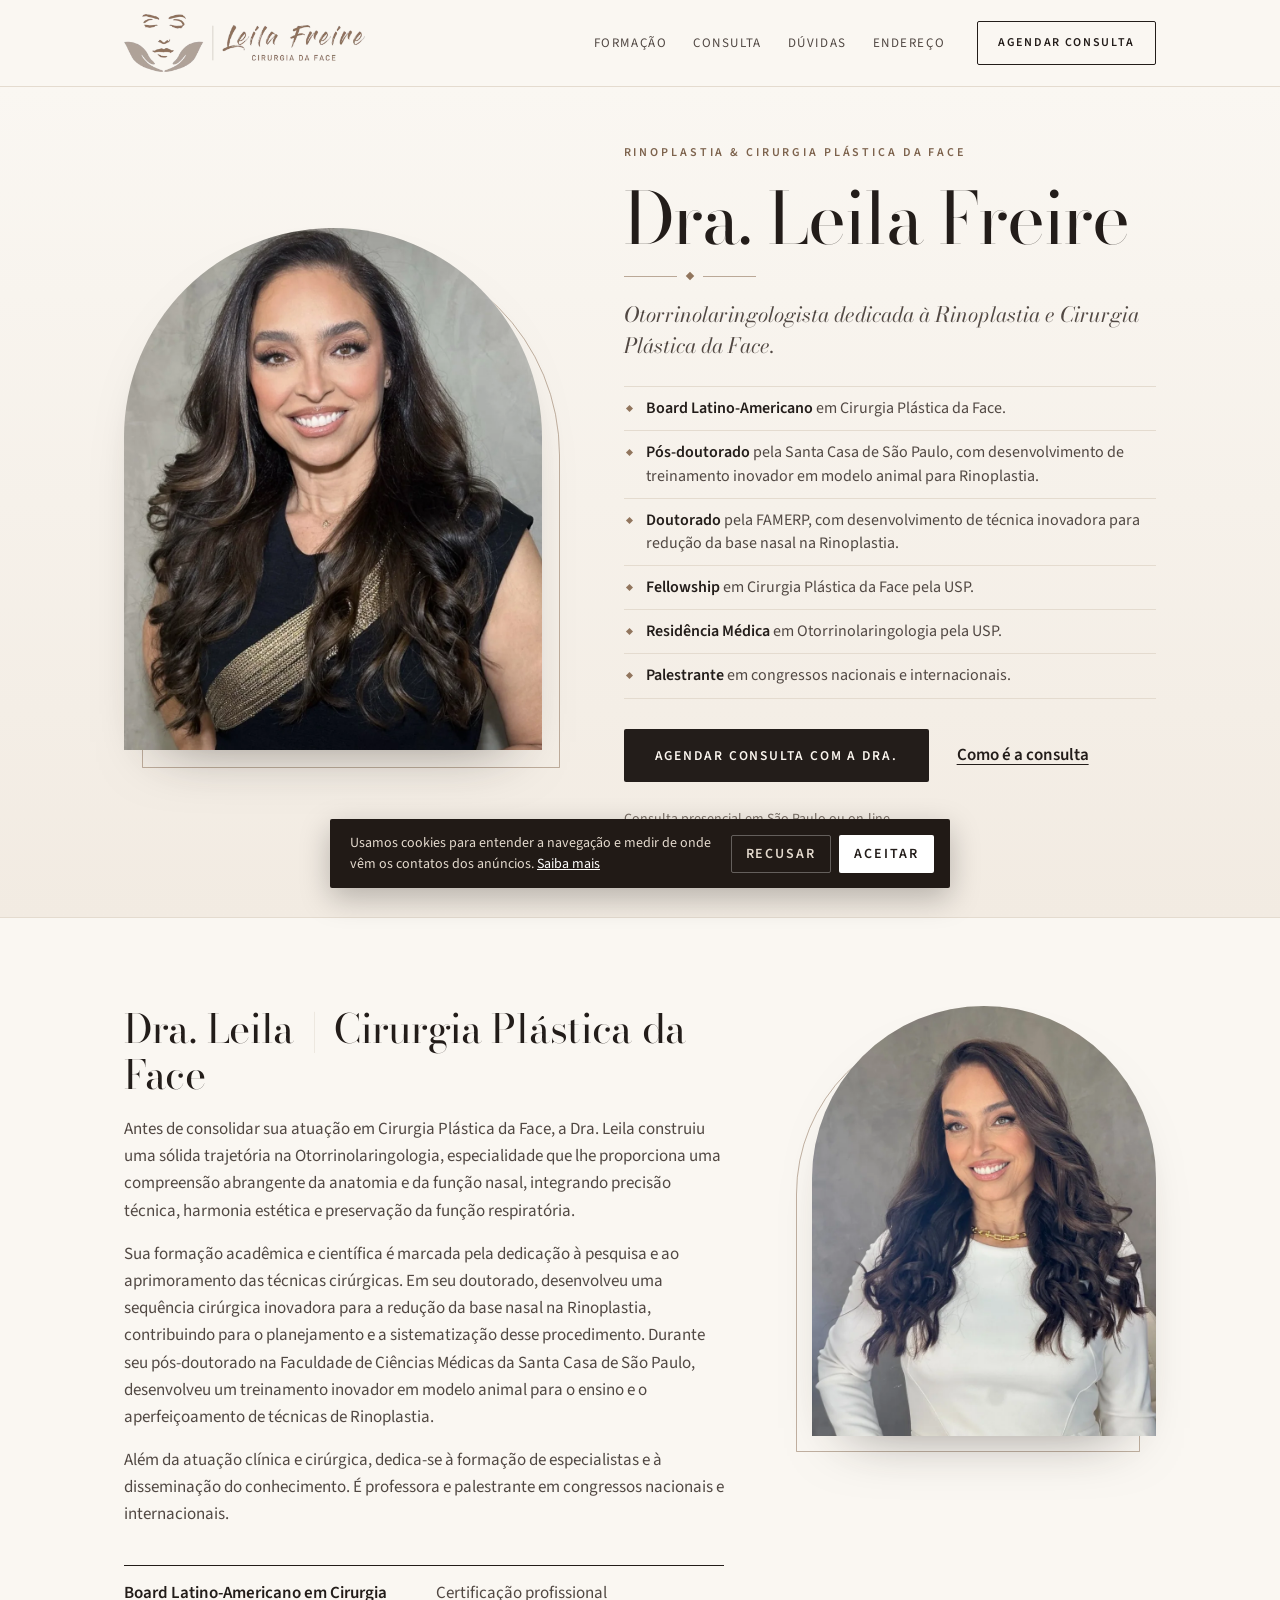
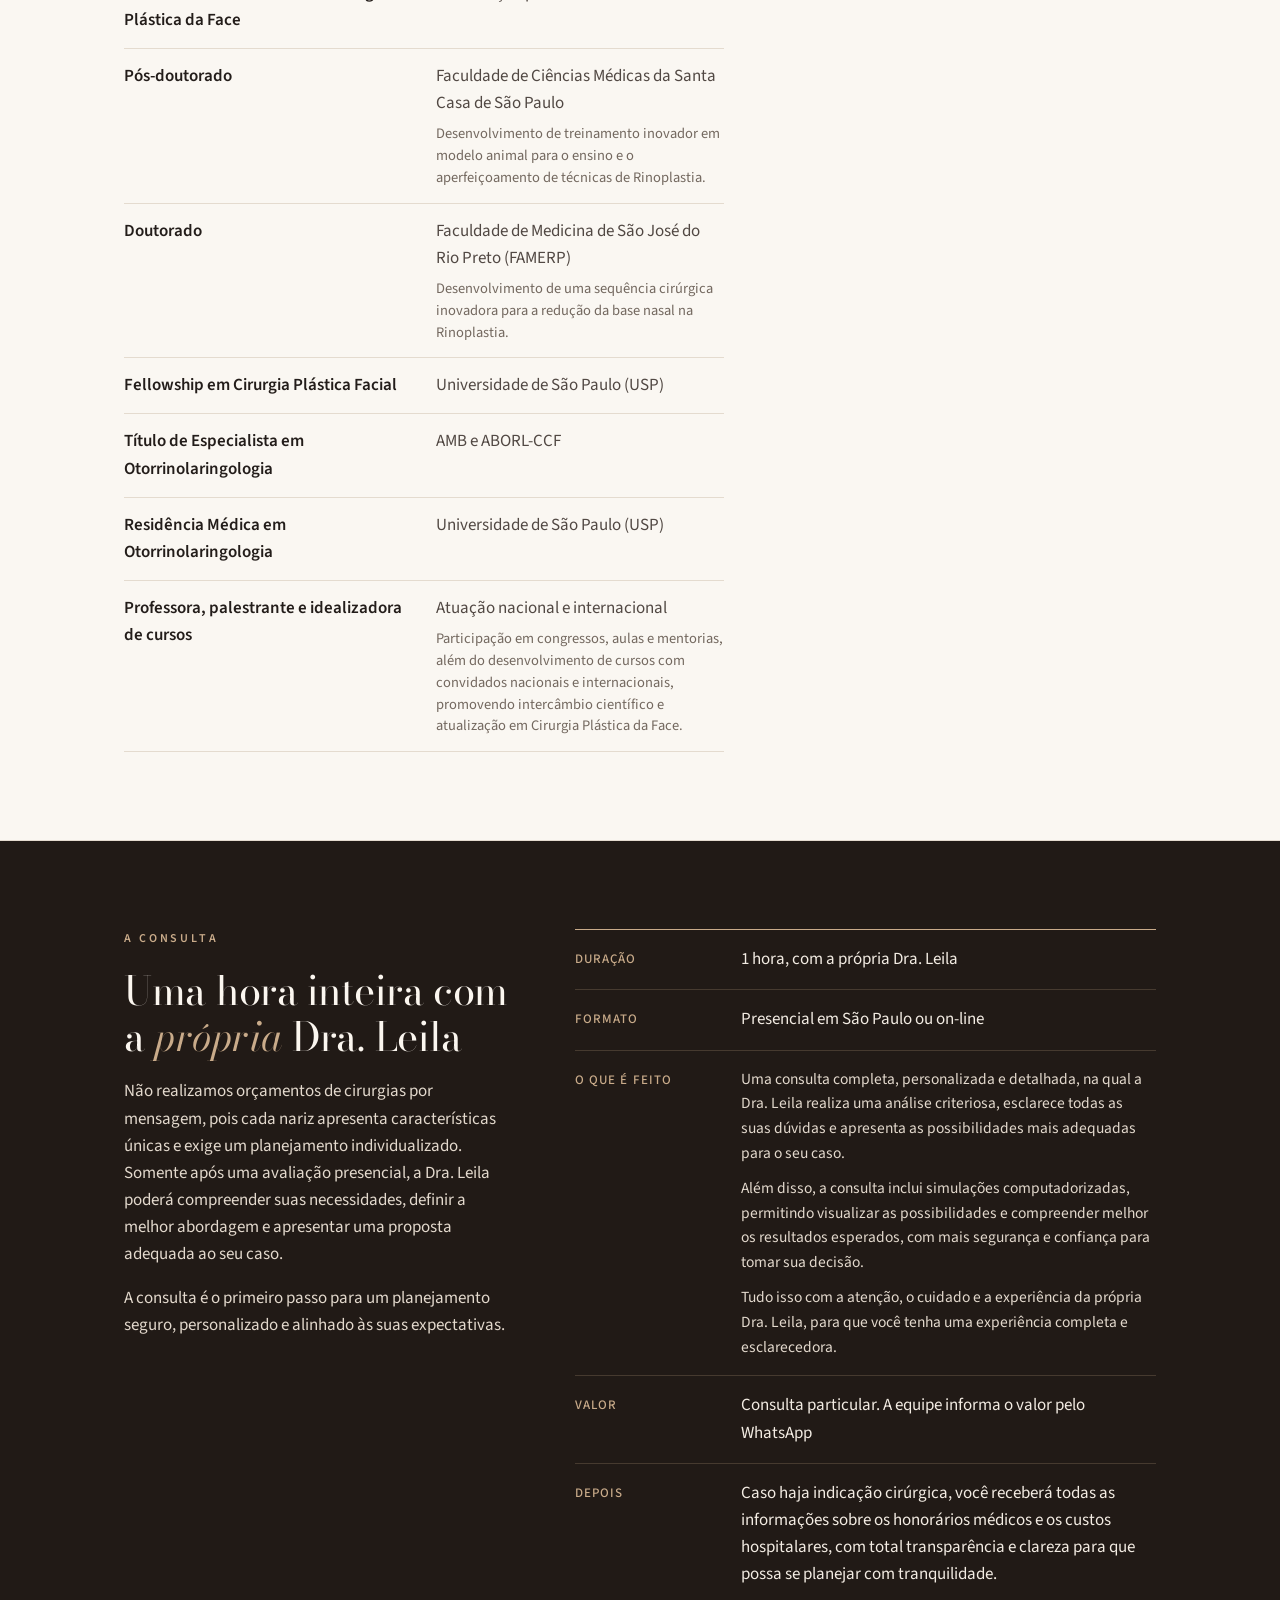
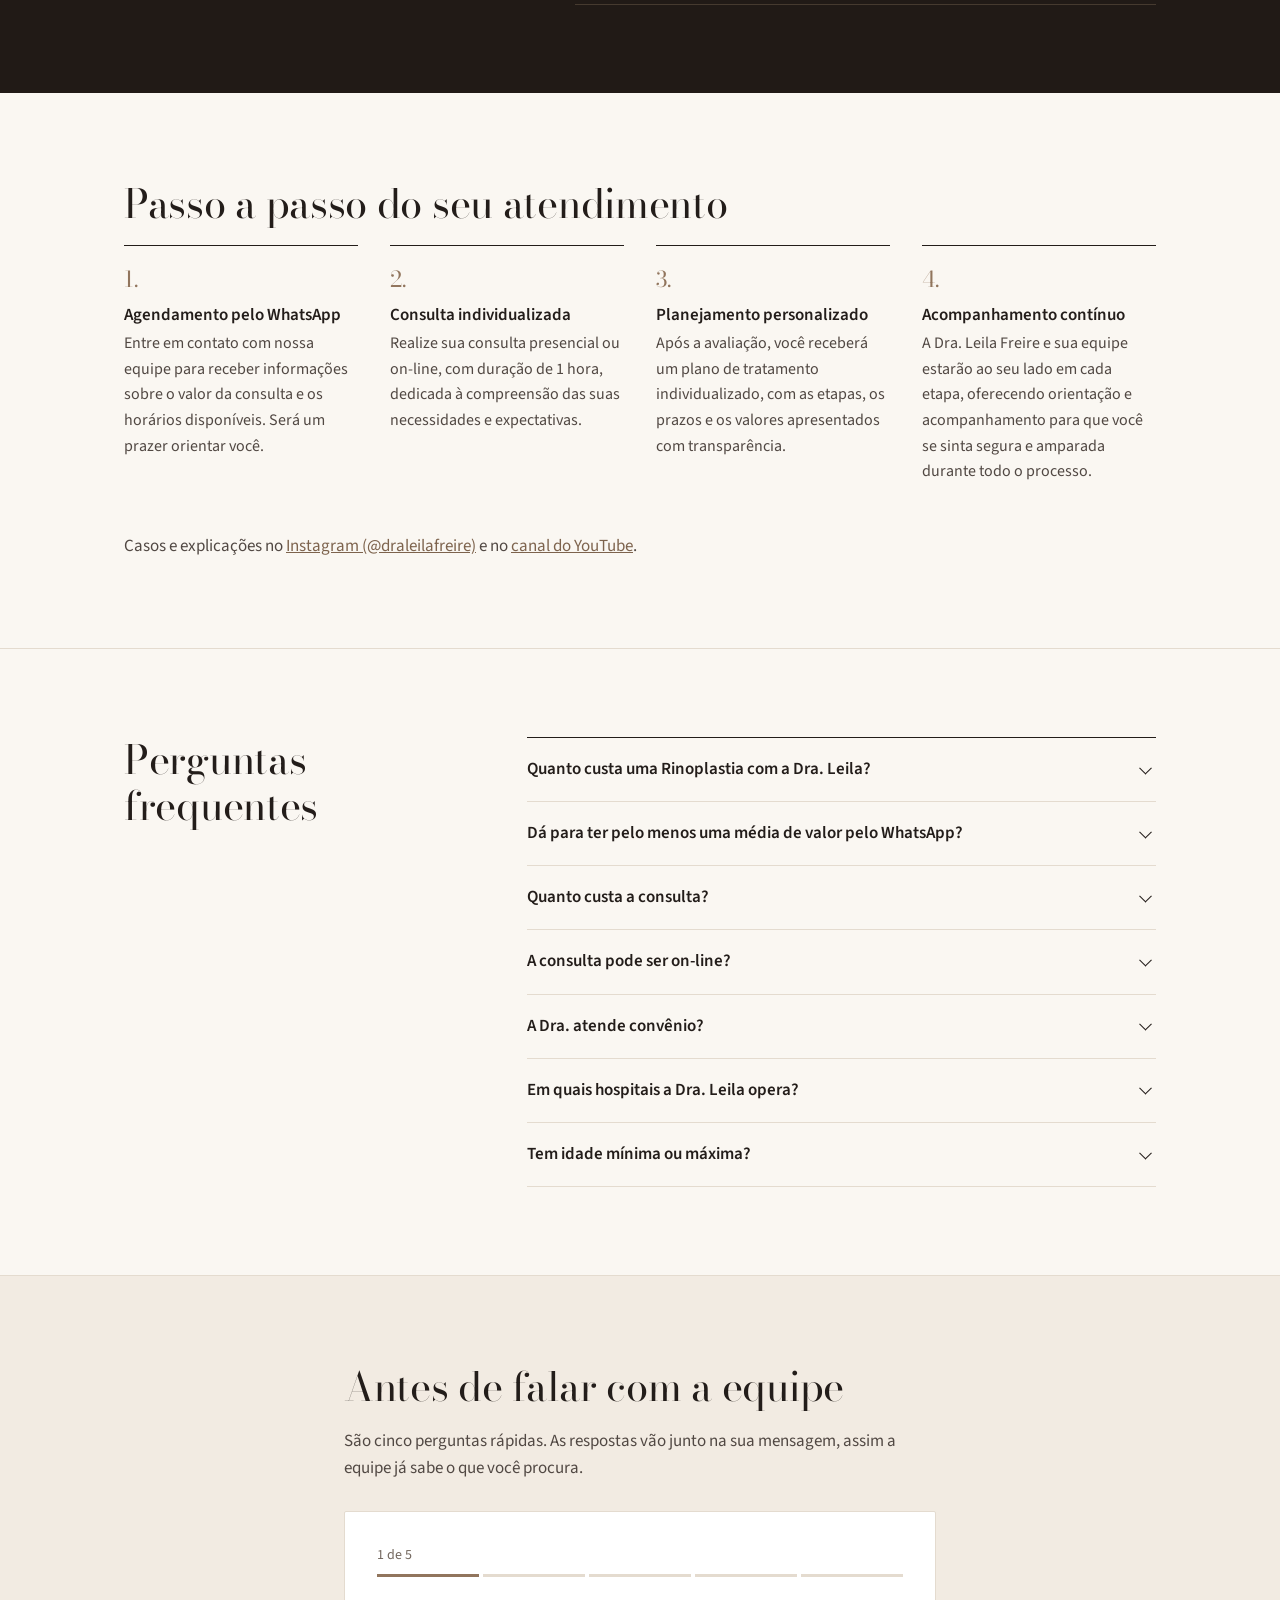
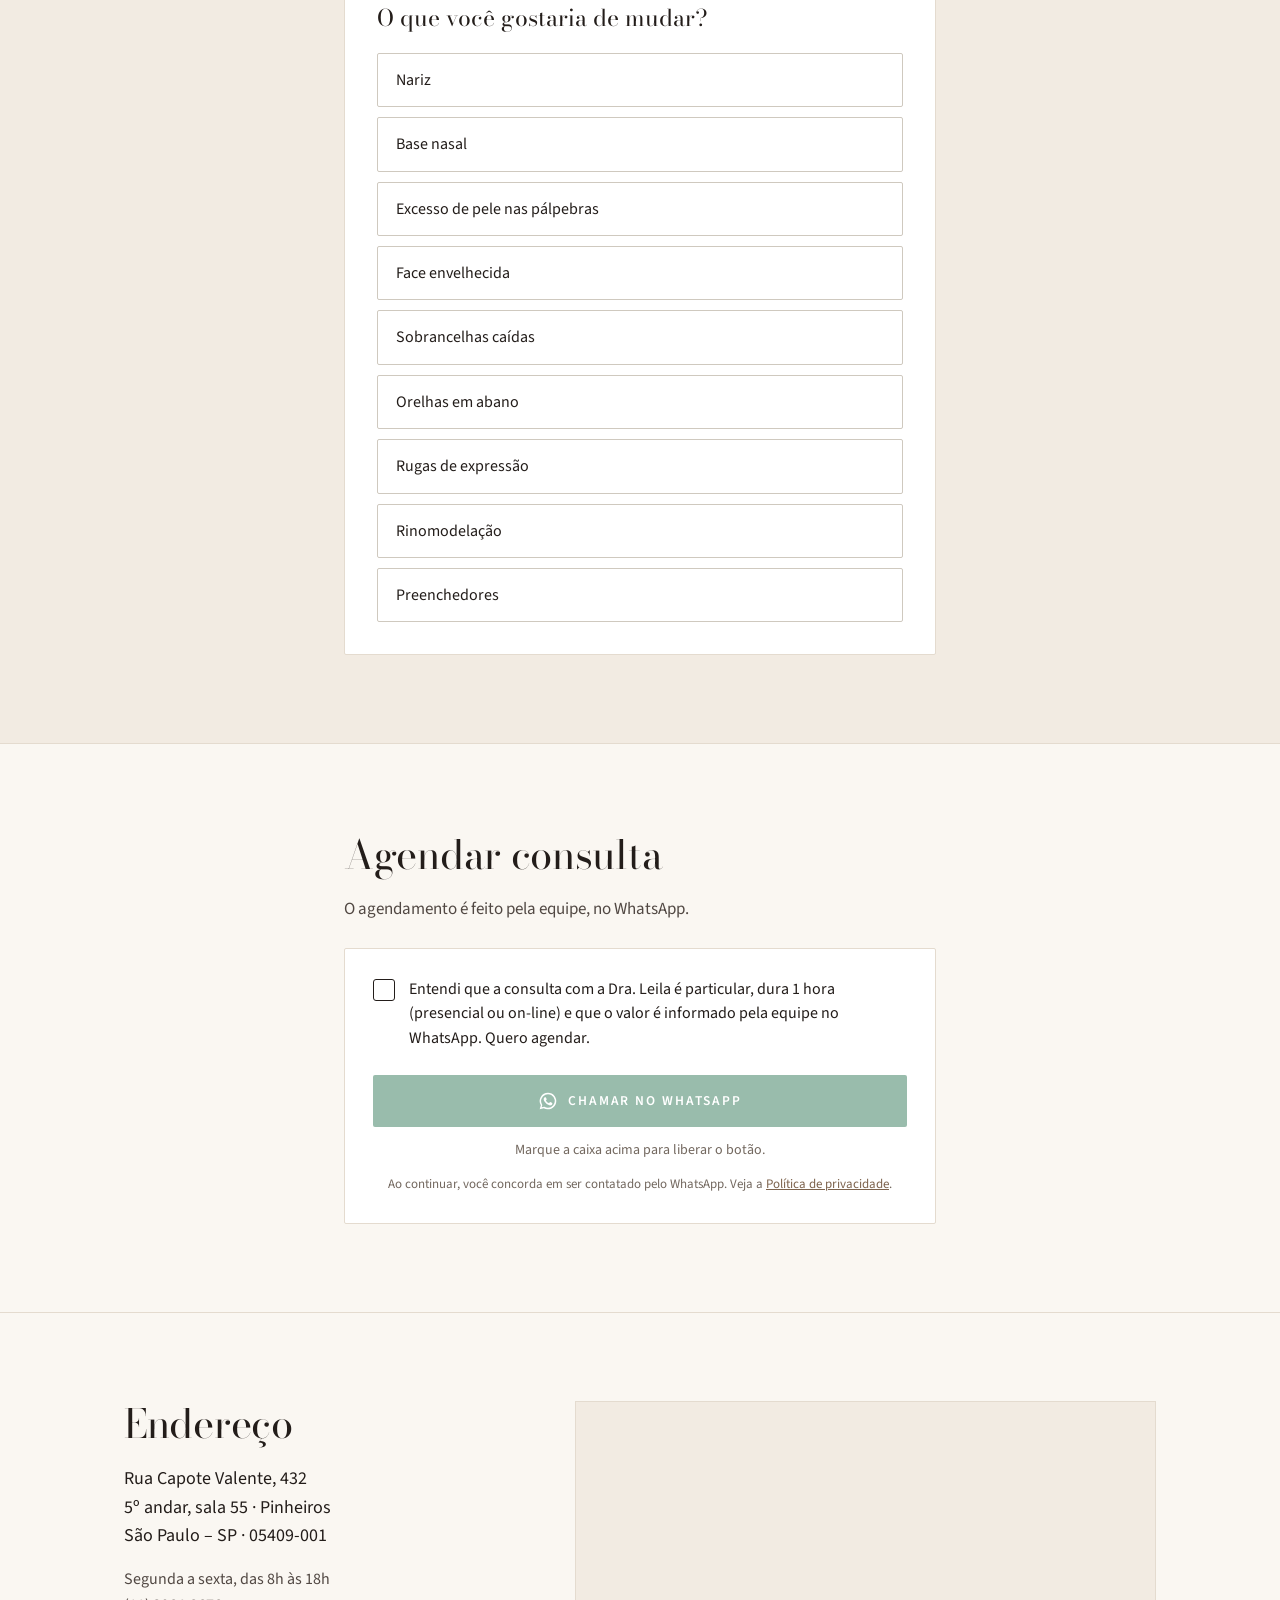
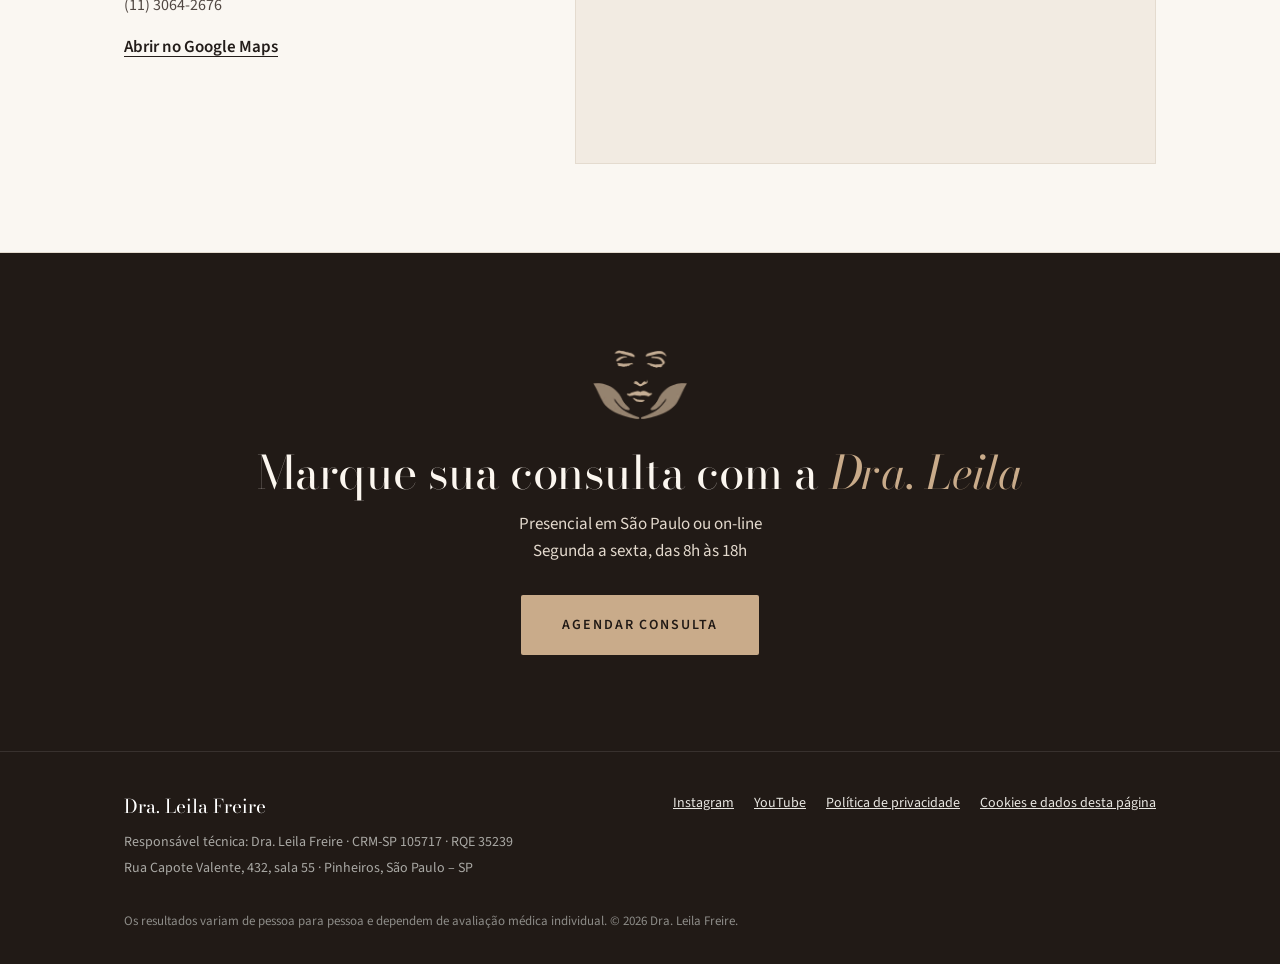
==== index.html @ 348a5b67 "Chamada do topo: 'Rinoplastia & Cirurgia Plástica da Face' Co-Authored-By: Claude Opus 5.5 <noreply@" ====
<!DOCTYPE html>
<html lang="pt-BR">
<head>
<meta charset="UTF-8">
<meta name="viewport" content="width=device-width, initial-scale=1.0">
<title>Dra. Leila Freire | Rinoplastia e Harmonia da Face em São Paulo</title>
<meta name="description" content="Conheça a Dra. Leila Freire, formada pela USP, doutora pela FAMERP e pós-doutora pela Santa Casa de SP. Consulta presencial em São Paulo ou on-line.">
<meta name="theme-color" content="#fbfaf7">
<meta property="og:type" content="website">
<meta property="og:title" content="Dra. Leila Freire | Rinoplastia e Harmonia da Face">
<meta property="og:description" content="Consulta particular de 1 hora, presencial em São Paulo ou on-line.">
<meta property="og:image" content="assets/og-image.jpg">
<meta property="og:image:width" content="1200">
<meta property="og:image:height" content="630">
<link rel="icon" type="image/png" sizes="32x32" href="assets/favicon-32.png">
<link rel="apple-touch-icon" href="assets/apple-touch-icon.png">

<!-- ============================================================
  TRACKING SETUP (preencher os IDs no objeto TRACKING abaixo)
  - Meta Pixel
  - Microsoft Clarity
  Enquanto um ID estiver vazio, aquele script simplesmente não carrega.
  - Lead Hub (cadeolead): script fixo logo depois do pixel, com
    data-consent="required" porque a página tem banner de cookies próprio
    (o banner avisa o Lead Hub com LeadHub.consent(true/false)).
  Eventos enviados à Meta (pixel + API de Conversões, mesmo event_id):
    - "Lead" -> ao clicar no WhatsApp liberado (value 1, BRL)
  Nada do quiz, de campanha/anúncio ou de dados sensíveis vai para a Meta.
============================================================= -->
<script>
  window.TRACKING = {
    metaPixelId: '786053772867277', // Pixel da Dra. Leila
    clarityId: ''      // TODO: ID do projeto no Microsoft Clarity
  };
</script>

<!-- Microsoft Clarity — só carrega depois do consentimento (ver bloco LGPD) -->
<script type="text/javascript">
  function loadClarity() {
    if (!window.TRACKING.clarityId) return;
    (function(c,l,a,r,i,t,y){
        c[a]=c[a]||function(){(c[a].q=c[a].q||[]).push(arguments)};
        t=l.createElement(r);t.async=1;t.src="https://www.clarity.ms/tag/"+i;
        y=l.getElementsByTagName(r)[0];y.parentNode.insertBefore(t,y);
    })(window, document, "clarity", "script", window.TRACKING.clarityId);
  }
</script>

<!-- Origem do anúncio (roda ANTES do pixel)
  - Guarda a origem completa do anúncio (UTMs, nomes de campanha/anúncio)
    no navegador para a mensagem do WhatsApp e o script.js.
  - NÃO mexe na barra de endereço: utm_*, fbclid, gclid, gbraid e wbraid
    ficam intactos para o Lead Hub e para as tags de anúncio.
  - Cria o ID persistente do visitante (external_id) e guarda o fbclid com a
    hora do clique, para montar o fbc quando o cookie _fbc não existir.
============================================================= -->
<script>
  (function () {
    var KEEP = ['utm_source', 'utm_medium', 'utm_campaign', 'utm_content', 'utm_term', 'utm_id',
      'campaign_name', 'campaign_id', 'adset_name', 'adset_id', 'ad_name', 'ad_id',
      'site_source_name', 'placement', 'fbclid', 'gclid', 'gbraid', 'wbraid'];
    try {
      var url = new URL(window.location.href);
      window.lhLandingUrl = url.href; // Lead Hub lê a origem completa daqui
      var found = {};
      KEEP.forEach(function (k) { var v = url.searchParams.get(k); if (v) found[k] = v; });
      if (Object.keys(found).length) {
        try {
          var saved = JSON.parse(sessionStorage.getItem('lead_origem_params') || '{}');
          sessionStorage.setItem('lead_origem_params', JSON.stringify(Object.assign(saved, found)));
        } catch (e) {}
      }
      if (found.fbclid) {
        try { localStorage.setItem('lead_fbclid', JSON.stringify({ v: found.fbclid, ts: Date.now() })); } catch (e) {}
      }
    } catch (e) {}
    try {
      var ref = localStorage.getItem('lead_ref');
      if (!ref) {
        ref = 'ref-' + Date.now().toString(36) + '-' + Math.random().toString(36).slice(2, 10);
        localStorage.setItem('lead_ref', ref);
      }
      window.leadRef = ref;
    } catch (e) {}
  })();
</script>

<!-- Meta Pixel — só carrega depois do consentimento (ver bloco LGPD)
  - consent 'revoke' antes do init: o pixel fica bloqueado até o aceite
    (o Lead Hub e o banner liberam com 'grant').
  - autoConfig desligado: o pixel não coleta sozinho textos de botões nem
    metadados da página (título/descrição), que podem conter dados sensíveis.
  - external_id (ID do visitante) vai no init; o pixel aplica o hash.
============================================================= -->
<script>
  function loadMetaPixel() {
    var pixelId = window.TRACKING.metaPixelId;
    if (!pixelId) return;
    !function(f,b,e,v,n,t,s)
    {if(f.fbq)return;n=f.fbq=function(){n.callMethod?
    n.callMethod.apply(n,arguments):n.queue.push(arguments)};
    if(!f._fbq)f._fbq=n;n.push=n;n.loaded=!0;n.version='2.0';
    n.queue=[];t=b.createElement(e);t.async=!0;
    t.src=v;s=b.getElementsByTagName(e)[0];
    s.parentNode.insertBefore(t,s)}(window, document,'script',
    'https://connect.facebook.net/en_US/fbevents.js');
    fbq('set', 'autoConfig', false, pixelId);
    fbq('consent', 'revoke');
    fbq('init', pixelId, window.leadRef ? { external_id: window.leadRef } : {});
    fbq('track', 'PageView');
  }
</script>

<!-- Lead Hub (cadeolead) — registra cada contato do WhatsApp na planilha com
     a origem do anúncio. data-consent="required": não guarda nada no aparelho
     até o banner próprio da página chamar LeadHub.consent(true). -->
<script id="leadhub-tracker" src="https://leadinghub.netlify.app/tracker.js" data-key="pk_a369b410cbb94f9b95f7627c262a3e66" data-consent="required" async></script>

<!-- ============================================================
  CONSENTIMENTO DE COOKIES (LGPD)
  Pixel e Clarity só são carregados depois que a pessoa clica em "Aceitar"
  no banner. A decisão também é repassada ao Lead Hub
  (LeadHub.consent(true/false)), que só guarda dados no aparelho com o
  aceite. Em "Recusar", a LP segue funcionando normalmente e o Lead Hub
  registra o contato sem cookies.
  A escolha fica salva em localStorage.lgpd_consent.
============================================================= -->
<script>
  (function () {
    var KEY = 'lgpd_consent';
    var consent = '';
    try { consent = localStorage.getItem(KEY) || ''; } catch (e) {}

    // Repassa a decisão ao Lead Hub, esperando o script (async) carregar.
    function leadHubConsent(granted) {
      if (window.LeadHub && typeof window.LeadHub.consent === 'function') {
        window.LeadHub.consent(granted);
        return;
      }
      var tag = document.getElementById('leadhub-tracker');
      if (tag) tag.addEventListener('load', function () { window.LeadHub?.consent(granted); });
    }

    function activateTracking() {
      try { loadClarity(); } catch (e) {}
      try { loadMetaPixel(); } catch (e) {}
      leadHubConsent(true); // o Lead Hub também libera o pixel ('grant')
      // Garante a liberação do pixel mesmo se o Lead Hub não carregar.
      try { if (typeof fbq === 'function') fbq('consent', 'grant'); } catch (e) {}
    }

    if (consent === 'accepted') {
      activateTracking();
      return;
    }
    if (consent === 'rejected') {
      leadHubConsent(false);
      return;
    }

    document.addEventListener('DOMContentLoaded', function () {
      var banner = document.getElementById('lgpd-banner');
      if (!banner) return;
      banner.hidden = false;

      document.getElementById('lgpd-accept').addEventListener('click', function () {
        try { localStorage.setItem(KEY, 'accepted'); } catch (e) {}
        banner.hidden = true;
        activateTracking();
      });
      document.getElementById('lgpd-reject').addEventListener('click', function () {
        try { localStorage.setItem(KEY, 'rejected'); } catch (e) {}
        banner.hidden = true;
        leadHubConsent(false);
      });
    });
  })();
</script>

<link rel="preconnect" href="https://fonts.googleapis.com">
<link rel="preconnect" href="https://fonts.gstatic.com" crossorigin>
<link href="https://fonts.googleapis.com/css2?family=Bodoni+Moda:ital,opsz,wght@0,6..96,400;0,6..96,500;1,6..96,400&family=Source+Sans+3:wght@300;400;500;600&display=swap" rel="stylesheet">
<link rel="stylesheet" href="styles.css">
</head>
<body>

<a href="#conteudo" class="skip-link">Pular para o conteúdo</a>

<!-- ===================== BANNER DE COOKIES (LGPD) ===================== -->
<div class="lgpd-banner" id="lgpd-banner" hidden role="dialog" aria-label="Aviso de cookies">
  <p class="lgpd-banner-text">
    Usamos cookies para entender a navegação e medir de onde vêm os contatos dos anúncios. <a href="privacidade.html">Saiba mais</a>
  </p>
  <div class="lgpd-banner-actions">
    <button type="button" id="lgpd-reject" class="btn btn-quiet lgpd-btn">Recusar</button>
    <button type="button" id="lgpd-accept" class="btn btn-light lgpd-btn">Aceitar</button>
  </div>
</div>

<!-- ===================== HEADER ===================== -->
<header class="site-header">
  <div class="container header-inner">
    <a href="#topo" class="brand"><img src="assets/logo-horizontal.webp" alt="Leila Freire · Cirurgia da Face" width="216" height="52"></a>
    <nav class="header-nav" aria-label="Seções">
      <a href="#formacao">Formação</a>
      <a href="#consulta">Consulta</a>
      <a href="#duvidas">Dúvidas</a>
      <a href="#endereco">Endereço</a>
    </nav>
    <a href="#qualificacao" class="btn btn-line header-cta">Agendar consulta</a>
  </div>
</header>

<main id="conteudo">

<!-- ===================== HERO ===================== -->
<section class="hero" id="topo">
  <div class="container hero-inner">
    <figure class="hero-media">
      <div class="photo-slot photo-arch">
        <img src="assets/dra-leila.webp" alt="Dra. Leila Freire, de vestido preto com detalhe dourado, sorrindo" width="1000" height="1250" fetchpriority="high"
             onerror="this.parentNode.classList.add('is-empty');this.remove();">
        <img class="photo-fallback" src="assets/logo-rosto.webp" alt="" aria-hidden="true">
      </div>
    </figure>
    <div class="hero-copy">
      <p class="kicker">Rinoplastia &amp; Cirurgia Plástica da Face</p>
      <h1>Dra. Leila Freire</h1>
      <span class="flourish" aria-hidden="true"><i></i></span>
      <p class="hero-sub">Otorrinolaringologista dedicada à Rinoplastia e Cirurgia Plástica da Face.</p>

      <ul class="hero-refs">
        <li><strong>Board Latino-Americano</strong> em Cirurgia Plástica da Face.</li>
        <li><strong>Pós-doutorado</strong> pela Santa Casa de São Paulo, com desenvolvimento de treinamento inovador em modelo animal para Rinoplastia.</li>
        <li><strong>Doutorado</strong> pela FAMERP, com desenvolvimento de técnica inovadora para redução da base nasal na Rinoplastia.</li>
        <li><strong>Fellowship</strong> em Cirurgia Plástica da Face pela USP.</li>
        <li><strong>Residência Médica</strong> em Otorrinolaringologia pela USP.</li>
        <li><strong>Palestrante</strong> em congressos nacionais e internacionais.</li>
      </ul>

      <div class="hero-actions">
        <a href="#qualificacao" id="cta-hero-scroll" class="btn btn-dark">Agendar consulta com a Dra.</a>
        <a href="#consulta" class="text-link">Como é a consulta</a>
      </div>
      <p class="hero-reg">Consulta presencial em São Paulo ou on-line<br>CRM-SP 105717 &middot; RQE 35239</p>
    </div>
  </div>
</section>

<!-- ===================== FORMAÇÃO / SOBRE ===================== -->
<section class="section about" id="formacao">
  <div class="container about-grid">
    <div class="about-text">
      <h2>Dra. Leila <span class="h2-sep">|</span> Cirurgia Plástica da Face</h2>
      <p>
        Antes de consolidar sua atuação em Cirurgia Plástica da Face, a Dra.
        Leila construiu uma sólida trajetória na Otorrinolaringologia,
        especialidade que lhe proporciona uma compreensão abrangente da
        anatomia e da função nasal, integrando precisão técnica, harmonia
        estética e preservação da função respiratória.
      </p>
      <p>
        Sua formação acadêmica e científica é marcada pela dedicação à
        pesquisa e ao aprimoramento das técnicas cirúrgicas. Em seu
        doutorado, desenvolveu uma sequência cirúrgica inovadora para a
        redução da base nasal na Rinoplastia, contribuindo para o
        planejamento e a sistematização desse procedimento. Durante seu
        pós-doutorado na Faculdade de Ciências Médicas da Santa Casa de São
        Paulo, desenvolveu um treinamento inovador em modelo animal para o
        ensino e o aperfeiçoamento de técnicas de Rinoplastia.
      </p>
      <p>
        Além da atuação clínica e cirúrgica, dedica-se à formação de
        especialistas e à disseminação do conhecimento. É professora e
        palestrante em congressos nacionais e internacionais.
      </p>
      <dl class="cv">
        <div><dt>Board Latino-Americano em Cirurgia Plástica da Face</dt><dd>Certificação profissional</dd></div>
        <div><dt>Pós-doutorado</dt><dd>Faculdade de Ciências Médicas da Santa Casa de São Paulo<span class="cv-note">Desenvolvimento de treinamento inovador em modelo animal para o ensino e o aperfeiçoamento de técnicas de Rinoplastia.</span></dd></div>
        <div><dt>Doutorado</dt><dd>Faculdade de Medicina de São José do Rio Preto (FAMERP)<span class="cv-note">Desenvolvimento de uma sequência cirúrgica inovadora para a redução da base nasal na Rinoplastia.</span></dd></div>
        <div><dt>Fellowship em Cirurgia Plástica Facial</dt><dd>Universidade de São Paulo (USP)</dd></div>
        <div><dt>Título de Especialista em Otorrinolaringologia</dt><dd>AMB e ABORL-CCF</dd></div>
        <div><dt>Residência Médica em Otorrinolaringologia</dt><dd>Universidade de São Paulo (USP)</dd></div>
        <div><dt>Professora, palestrante e idealizadora de cursos</dt><dd>Atuação nacional e internacional<span class="cv-note">Participação em congressos, aulas e mentorias, além do desenvolvimento de cursos com convidados nacionais e internacionais, promovendo intercâmbio científico e atualização em Cirurgia Plástica da Face.</span></dd></div>
      </dl>
    </div>
    <figure class="about-media">
      <div class="photo-slot photo-arch">
        <img src="assets/dra-leila-sobre.webp" alt="Dra. Leila Freire, de blusa branca e colar dourado, sorrindo" loading="lazy" width="800" height="1000">
      </div>
    </figure>
  </div>
</section>

<!-- ===================== A CONSULTA ===================== -->
<section class="section consult" id="consulta">
  <div class="container consult-grid">
    <div>
      <p class="kicker">A consulta</p>
      <h2>Uma hora inteira com a <em>própria</em> Dra. Leila</h2>
      <p>
        Não realizamos orçamentos de cirurgias por mensagem, pois cada nariz
        apresenta características únicas e exige um planejamento
        individualizado. Somente após uma avaliação presencial, a Dra. Leila
        poderá compreender suas necessidades, definir a melhor abordagem e
        apresentar uma proposta adequada ao seu caso.
      </p>
      <p>
        A consulta é o primeiro passo para um planejamento seguro,
        personalizado e alinhado às suas expectativas.
      </p>
    </div>
    <dl class="facts">
      <div><dt>Duração</dt><dd>1 hora, com a própria Dra. Leila</dd></div>
      <div><dt>Formato</dt><dd>Presencial em São Paulo ou on-line</dd></div>
      <div><dt>O que é feito</dt><dd>
        <p>Uma consulta completa, personalizada e detalhada, na qual a Dra. Leila realiza uma análise criteriosa, esclarece todas as suas dúvidas e apresenta as possibilidades mais adequadas para o seu caso.</p>
        <p>Além disso, a consulta inclui simulações computadorizadas, permitindo visualizar as possibilidades e compreender melhor os resultados esperados, com mais segurança e confiança para tomar sua decisão.</p>
        <p>Tudo isso com a atenção, o cuidado e a experiência da própria Dra. Leila, para que você tenha uma experiência completa e esclarecedora.</p>
      </dd></div>
      <div><dt>Valor</dt><dd>Consulta particular. A equipe informa o valor pelo WhatsApp</dd></div>
      <div><dt>Depois</dt><dd>Caso haja indicação cirúrgica, você receberá todas as informações sobre os honorários médicos e os custos hospitalares, com total transparência e clareza para que possa se planejar com tranquilidade.</dd></div>
    </dl>
  </div>
</section>

<!-- ===================== ETAPAS ===================== -->
<section class="section steps" id="etapas">
  <div class="container">
    <h2>Passo a passo do seu atendimento</h2>
    <ol class="steps-list">
      <li>
        <h3>Agendamento pelo WhatsApp</h3>
        <p>Entre em contato com nossa equipe para receber informações sobre o valor da consulta e os horários disponíveis. Será um prazer orientar você.</p>
      </li>
      <li>
        <h3>Consulta individualizada</h3>
        <p>Realize sua consulta presencial ou on-line, com duração de 1 hora, dedicada à compreensão das suas necessidades e expectativas.</p>
      </li>
      <li>
        <h3>Planejamento personalizado</h3>
        <p>Após a avaliação, você receberá um plano de tratamento individualizado, com as etapas, os prazos e os valores apresentados com transparência.</p>
      </li>
      <li>
        <h3>Acompanhamento contínuo</h3>
        <p>A Dra. Leila Freire e sua equipe estarão ao seu lado em cada etapa, oferecendo orientação e acompanhamento para que você se sinta segura e amparada durante todo o processo.</p>
      </li>
    </ol>

    <p class="social-line">
      Casos e explicações no
      <a href="https://www.instagram.com/draleilafreire/" target="_blank" rel="noopener" class="social-card" data-social="instagram">Instagram (@draleilafreire)</a>
      e no
      <a href="https://www.youtube.com/channel/UCMl2IJT1Obs68eYMaKN0APA" target="_blank" rel="noopener" class="social-card" data-social="youtube">canal do YouTube</a>.
    </p>
    <!-- Antes e depois: quando houver imagens autorizadas pelas pacientes,
         colocar em assets/cases/ e reativar um carrossel aqui (ver README). -->
  </div>
</section>

<!-- ===================== PROVA SOCIAL (Google) — aguardando dados reais =====================
     Pelo padrão de LPs, só publicar com nota, nº de avaliações e link REAIS
     do perfil no Google. Preencher e remover este comentário.
<section class="section proof" id="depoimentos">
  <div class="container">
    <h2>Avaliações no Google</h2>
    <a href="LINK_DO_PERFIL_GOOGLE" target="_blank" rel="noopener" class="google-rating">
      <strong>5,0</strong> &#9733;&#9733;&#9733;&#9733;&#9733; &middot; NN avaliações
    </a>
    <div class="proof-grid">
      <blockquote class="proof-card">
        <p>"Texto real da avaliação."</p>
        <cite>Nome</cite>
      </blockquote>
    </div>
  </div>
</section>
============================================================= -->

<!-- ===================== FAQ ===================== -->
<section class="section faq" id="duvidas">
  <div class="container faq-grid">
    <h2>Perguntas frequentes</h2>
    <div class="faq-list">
      <details class="faq-item">
        <summary>Quanto custa uma Rinoplastia com a Dra. Leila?</summary>
        <p>Os valores referentes aos honorários médicos e aos custos hospitalares são informados após a consulta com a Dra. Leila.</p>
        <p>Durante a avaliação, a Dra. Leila realiza um exame detalhado e define o planejamento cirúrgico mais adequado para o seu caso. Como cada procedimento é individualizado, os valores podem variar de acordo com a complexidade da cirurgia e a estrutura hospitalar necessária.</p>
      </details>
      <details class="faq-item">
        <summary>Dá para ter pelo menos uma média de valor pelo WhatsApp?</summary>
        <p>Sem uma avaliação individualizada, não seria possível informar um valor de cirurgia com precisão, pois cada caso exige um planejamento específico. Para evitar informações imprecisas, a equipe informa previamente apenas o valor da consulta, momento em que a Dra. Leila poderá avaliar suas necessidades e orientar sobre as possibilidades de tratamento.</p>
      </details>
      <details class="faq-item">
        <summary>Quanto custa a consulta?</summary>
        <p>A consulta é particular e o valor é informado pela equipe no WhatsApp. Ela dura 1 hora e inclui avaliação completa da face, indicação das melhores opções de tratamento ou cirurgia e esclarecimento de todas as dúvidas.</p>
      </details>
      <details class="faq-item">
        <summary>A consulta pode ser on-line?</summary>
        <p>A Dra. Leila realiza consultas presenciais em seu consultório, em São Paulo - Pinheiros, e também oferece atendimento on-line, proporcionando mais praticidade e acessibilidade para pacientes de outras cidades.</p>
      </details>
      <details class="faq-item">
        <summary>A Dra. atende convênio?</summary>
        <p>A consulta é realizada de forma particular. Para obter informações sobre cobertura do plano de saúde e possibilidade de reembolso, entre em contato com nossa equipe pelo WhatsApp. Teremos prazer em orientá-lo(a).</p>
      </details>
      <details class="faq-item">
        <summary>Em quais hospitais a Dra. Leila opera?</summary>
        <ul class="faq-hospitals">
          <li>Hospital Israelita Albert Einstein</li>
          <li>Hospital Alemão Oswaldo Cruz</li>
          <li>Hospital Vila Nova Star</li>
          <li>Hospital Santa Catarina</li>
          <li>Hospital Paulista</li>
          <li>Hospital São Luiz Morumbi</li>
          <li>Hospital São Luiz Itaim</li>
          <li>Hospital São Luiz Osasco</li>
        </ul>
      </details>
      <details class="faq-item">
        <summary>Tem idade mínima ou máxima?</summary>
        <p>A Dra. Leila atende pacientes de diferentes faixas etárias. A indicação e o momento adequado para cada procedimento são definidos individualmente, após uma avaliação criteriosa durante a consulta.</p>
      </details>
    </div>
  </div>
</section>

<!-- ===================== QUIZ INTERATIVO ===================== -->
<section class="section quiz" id="quiz">
  <div class="container quiz-inner">
    <h2>Antes de falar com a equipe</h2>
    <p class="section-sub">
      São cinco perguntas rápidas. As respostas vão junto na sua mensagem,
      assim a equipe já sabe o que você procura.
    </p>

    <div class="quiz-box">
      <p class="quiz-count" aria-live="polite"><span id="quiz-count-n">1</span> de 5</p>
      <div class="quiz-progress" aria-hidden="true">
        <span class="quiz-dot active" data-dot="1"></span>
        <span class="quiz-dot" data-dot="2"></span>
        <span class="quiz-dot" data-dot="3"></span>
        <span class="quiz-dot" data-dot="4"></span>
        <span class="quiz-dot" data-dot="5"></span>
      </div>

      <!-- Cada opção tem data-score (0 a 3). A soma define a prioridade do
           contato (quente / em consideração / inicial) — ver script.js.
           Nenhuma resposta bloqueia o WhatsApp. -->
      <div class="quiz-step" data-step="1">
        <p class="quiz-question" tabindex="-1">O que você gostaria de mudar?</p>
        <div class="quiz-options">
          <button type="button" class="quiz-option" data-field="objetivo" data-score="0" data-value="Nariz">Nariz</button>
          <button type="button" class="quiz-option" data-field="objetivo" data-score="0" data-value="Base nasal">Base nasal</button>
          <button type="button" class="quiz-option" data-field="objetivo" data-score="0" data-value="Excesso de pele nas pálpebras">Excesso de pele nas pálpebras</button>
          <button type="button" class="quiz-option" data-field="objetivo" data-score="0" data-value="Face envelhecida">Face envelhecida</button>
          <button type="button" class="quiz-option" data-field="objetivo" data-score="0" data-value="Sobrancelhas caídas">Sobrancelhas caídas</button>
          <button type="button" class="quiz-option" data-field="objetivo" data-score="0" data-value="Orelhas em abano">Orelhas em abano</button>
          <button type="button" class="quiz-option" data-field="objetivo" data-score="0" data-value="Rugas de expressão">Rugas de expressão</button>
          <button type="button" class="quiz-option" data-field="objetivo" data-score="0" data-value="Rinomodelação">Rinomodelação</button>
          <button type="button" class="quiz-option" data-field="objetivo" data-score="0" data-value="Preenchedores">Preenchedores</button>
        </div>
      </div>

      <div class="quiz-step" data-step="2" hidden>
        <p class="quiz-question" tabindex="-1">Em que ponto você está?</p>
        <div class="quiz-options">
          <button type="button" class="quiz-option" data-field="situacao" data-score="2" data-value="Já sei o que quero e quero passar em consulta">Já decidi e quero passar em consulta</button>
          <button type="button" class="quiz-option" data-field="situacao" data-score="1" data-value="Estou comparando profissionais">Estou comparando profissionais</button>
          <button type="button" class="quiz-option" data-field="situacao" data-score="0" data-value="Ainda estou entendendo as possibilidades">Ainda estou me informando</button>
        </div>
      </div>

      <div class="quiz-step" data-step="3" hidden>
        <p class="quiz-question" tabindex="-1">Para quando você pensa nisso?</p>
        <div class="quiz-options">
          <button type="button" class="quiz-option" data-field="prazo" data-score="2" data-value="O quanto antes">O quanto antes</button>
          <button type="button" class="quiz-option" data-field="prazo" data-score="2" data-value="Nos próximos 30 dias">Próximos 30 dias</button>
          <button type="button" class="quiz-option" data-field="prazo" data-score="1" data-value="Nos próximos 3 meses">Próximos 3 meses</button>
          <button type="button" class="quiz-option" data-field="prazo" data-score="0" data-value="Ainda sem prazo definido">Sem prazo definido</button>
        </div>
      </div>

      <div class="quiz-step" data-step="4" hidden>
        <p class="quiz-question" tabindex="-1">A consulta seria presencial ou on-line?</p>
        <div class="quiz-options">
          <button type="button" class="quiz-option" data-field="formato" data-score="1" data-value="Presencial em São Paulo">Presencial, em São Paulo</button>
          <button type="button" class="quiz-option" data-field="formato" data-score="1" data-value="On-line">On-line</button>
          <button type="button" class="quiz-option" data-field="formato" data-score="0" data-value="Ainda não sei">Ainda não sei</button>
        </div>
      </div>

      <div class="quiz-step" data-step="5" hidden>
        <p class="quiz-question" tabindex="-1">A consulta é particular e dura 1 hora. Isso funciona para você?</p>
        <div class="quiz-options">
          <button type="button" class="quiz-option" data-field="investimento" data-score="3" data-value="Faz sentido, quero agendar a consulta">Sim, quero agendar</button>
          <button type="button" class="quiz-option" data-field="investimento" data-score="1" data-value="Quer saber o valor da consulta antes de decidir">Quero saber o valor da consulta primeiro</button>
          <button type="button" class="quiz-option" data-field="investimento" data-score="0" data-value="Por enquanto quer só uma ideia de valores da cirurgia">Por enquanto, só queria uma ideia de valores</button>
        </div>
      </div>

      <div class="quiz-result" id="quiz-result" hidden>
        <p class="quiz-result-tag" id="quiz-result-tag"></p>
        <p class="quiz-result-title" id="quiz-result-title" tabindex="-1"></p>
        <p class="quiz-result-text" id="quiz-result-text"></p>
        <p class="quiz-result-summary" id="quiz-result-summary"></p>
        <button type="button" class="btn btn-dark btn-block" id="quiz-continue">Continuar</button>
        <button type="button" class="quiz-restart" id="quiz-restart">Refazer respostas</button>
      </div>
    </div>
  </div>
</section>

<!-- ===================== QUALIFICAÇÃO ===================== -->
<section class="section qualify" id="qualificacao">
  <div class="container qualify-inner">
    <h2>Agendar consulta</h2>
    <p class="section-sub">O agendamento é feito pela equipe, no WhatsApp.</p>

    <div class="confirm-box" id="confirm-box">
      <label class="confirm-check" id="confirm-check">
        <input type="checkbox" id="confirm-interesse">
        <span class="checkmark" aria-hidden="true"></span>
        <span class="confirm-text">
          Entendi que a consulta com a Dra. Leila é particular, dura 1 hora
          (presencial ou on-line) e que o valor é informado pela equipe no
          WhatsApp. Quero agendar.
        </span>
      </label>

      <!-- Passo de contato: nome e WhatsApp obrigatórios antes de abrir o WhatsApp -->
      <div class="optional-fields contact-step" id="optional-fields" hidden>
        <p class="optional-fields-hint">Para a equipe saber com quem está falando:</p>
        <label class="field">
          <span>Nome</span>
          <input type="text" id="lead-nome" autocomplete="name" required aria-describedby="lead-nome-erro">
          <small class="field-error" id="lead-nome-erro" hidden>Informe seu nome.</small>
        </label>
        <label class="field">
          <span>WhatsApp com DDD</span>
          <input type="tel" id="lead-telefone" placeholder="(11) 91234-5678" autocomplete="tel" inputmode="numeric" maxlength="15" required aria-describedby="lead-telefone-erro">
          <small class="field-error" id="lead-telefone-erro" hidden>Informe um WhatsApp com DDD, ex.: (11) 91234-5678.</small>
        </label>
        <!-- Só aparece se a pessoa respondeu a pergunta sobre o que quer mudar
             no rosto (dado de saúde). Desmarcada por padrão: sem ela, essa
             resposta não vai para o Lead Hub. -->
        <label class="health-consent" id="health-consent-wrap" hidden>
          <input type="checkbox" id="health-consent">
          <span>Autorizo o uso das minhas respostas sobre saúde somente para o meu atendimento.</span>
        </label>
      </div>

      <button type="button" id="whatsapp-qualificado" class="btn btn-whatsapp btn-block btn-locked" aria-disabled="true">
        <svg width="20" height="20" viewBox="0 0 24 24" fill="currentColor" aria-hidden="true"><path d="M12 2a10 10 0 0 0-8.6 15.1L2 22l5-1.3A10 10 0 1 0 12 2zm0 18.2c-1.5 0-3-.4-4.3-1.2l-.3-.2-3 .8.8-2.9-.2-.3A8.2 8.2 0 1 1 12 20.2zm4.5-6.1c-.2-.1-1.5-.7-1.7-.8-.2-.1-.4-.1-.6.1l-.8 1c-.1.2-.3.2-.5.1a6.7 6.7 0 0 1-3.3-2.9c-.3-.4.3-.4.7-1.4.1-.2 0-.3 0-.5l-.8-1.8c-.2-.5-.4-.4-.6-.4h-.5a1 1 0 0 0-.7.3 3 3 0 0 0-.9 2.2c0 1.3.9 2.5 1.1 2.7.1.2 1.8 2.8 4.4 3.9 1.6.7 2.3.8 3.1.6.5-.1 1.5-.6 1.7-1.2.2-.6.2-1.1.2-1.2-.1-.2-.3-.3-.5-.4z"/></svg>
        Chamar no WhatsApp
      </button>
      <p class="confirm-hint" id="confirm-hint">Marque a caixa acima para liberar o botão.</p>
      <p class="privacy-note">
        Ao continuar, você concorda em ser contatado pelo WhatsApp. Veja a
        <a href="https://leadinghub.netlify.app/privacidade/pk_a369b410cbb94f9b95f7627c262a3e66" target="_blank" rel="noopener">Política de privacidade</a>.
      </p>
    </div>
  </div>
</section>

<!-- ===================== LOCALIZAÇÃO ===================== -->
<section class="section location" id="endereco">
  <div class="container location-grid">
    <div class="location-info">
      <h2>Endereço</h2>
      <address>
        Rua Capote Valente, 432<br>
        5º andar, sala 55 &middot; Pinheiros<br>
        São Paulo &ndash; SP &middot; 05409-001
      </address>
      <p class="location-hours">Segunda a sexta, das 8h às 18h<br>(11) 3064-2676</p>
      <a href="https://maps.google.com/?q=-23.557699,-46.675201" target="_blank" rel="noopener" class="text-link" id="map-link">Abrir no Google Maps</a>
    </div>
    <div class="location-map">
      <iframe title="Mapa do consultório da Dra. Leila Freire em Pinheiros"
        src="https://maps.google.com/maps?q=-23.557699,-46.675201&z=16&output=embed"
        loading="lazy" referrerpolicy="no-referrer-when-downgrade"></iframe>
    </div>
  </div>
</section>

<!-- ===================== CTA FINAL ===================== -->
<section class="final-cta">
  <div class="container final-cta-inner">
    <img class="final-mark" src="assets/logo-rosto-claro.webp" alt="" aria-hidden="true" width="120" height="88">
    <h2>Marque sua consulta com a <em>Dra. Leila</em></h2>
    <p>Presencial em São Paulo ou on-line<br>Segunda a sexta, das 8h às 18h</p>
    <a href="#qualificacao" id="cta-final-scroll" class="btn btn-gold btn-lg">Agendar consulta</a>
  </div>
</section>

</main>

<!-- ===================== FOOTER ===================== -->
<footer class="site-footer">
  <div class="container footer-inner">
    <div class="footer-id">
      <p class="footer-brand">Dra. Leila Freire</p>
      <p>Responsável técnica: Dra. Leila Freire &middot; CRM-SP 105717 &middot; RQE 35239</p>
      <p>Rua Capote Valente, 432, sala 55 &middot; Pinheiros, São Paulo &ndash; SP</p>
    </div>
    <ul class="footer-links">
      <li><a href="https://www.instagram.com/draleilafreire/" target="_blank" rel="noopener">Instagram</a></li>
      <li><a href="https://www.youtube.com/channel/UCMl2IJT1Obs68eYMaKN0APA" target="_blank" rel="noopener">YouTube</a></li>
      <li><a href="https://leadinghub.netlify.app/privacidade/pk_a369b410cbb94f9b95f7627c262a3e66" target="_blank" rel="noopener">Política de privacidade</a></li>
      <li><a href="privacidade.html">Cookies e dados desta página</a></li>
    </ul>
  </div>
  <div class="container footer-legal">
    <p>Os resultados variam de pessoa para pessoa e dependem de avaliação médica individual. &copy; <span id="year"></span> Dra. Leila Freire.</p>
  </div>
</footer>

<!-- Barra fixa (somente mobile, via CSS) -->
<div class="mobile-sticky-cta">
  <a href="#qualificacao" id="cta-sticky-scroll" class="btn btn-dark">Agendar consulta</a>
</div>

<!-- Aviso de "bem-vindo de volta": aparece se a pessoa saiu pra ver o
     Instagram/YouTube e retornou a esta aba, puxando de volta pro funil -->
<div class="welcome-back-toast" id="welcome-back-toast" hidden role="status">
  <p>Quer continuar o agendamento?</p>
  <button type="button" id="welcome-back-cta" class="btn btn-light welcome-back-btn">Continuar</button>
</div>

<script src="script.js"></script>
</body>
</html>
---- styles.css ----
:root{
  --paper:#faf7f2;
  --paper-2:#f2ebe2;
  --line:#e4dbcf;
  --ink:#231d1a;
  --ink-soft:#514843;
  --ink-mute:#73685f;
  --brand:#91755d;          /* marrom do logo */
  --taupe:#b3a79b;          /* taupe do logo (mãos) */
  --accent:#7d634d;         /* marrom do logo, um tom mais escuro: 5,3:1 sobre o papel */
  --dark:#211a16;            /* espresso */
  --on-dark:#e3d9cd;
  --gold:#c9ab8a;            /* champanhe, só sobre fundo escuro */
  --whatsapp:#1e6b47;
  --radius:2px;
  --serif:'Bodoni Moda', 'Didot', Georgia, serif;
  --sans:'Source Sans 3', 'Helvetica Neue', Arial, sans-serif;
}

*,*::before,*::after{box-sizing:border-box;}
html{scroll-behavior:smooth;scroll-padding-top:76px;}
body{
  margin:0;
  font-family:var(--sans);
  font-size:17px;
  line-height:1.6;
  color:var(--ink);
  background:var(--paper);
  -webkit-font-smoothing:antialiased;
}
img{max-width:100%;display:block;}
a{color:var(--accent);}
.container{max-width:1080px;margin:0 auto;padding:0 24px;}

h1,h2,h3{font-family:var(--serif);font-weight:400;line-height:1.15;margin:0 0 18px;color:var(--ink);font-optical-sizing:auto;}
h1{font-size:clamp(34px,4.6vw,54px);letter-spacing:-.5px;}
h2{font-size:clamp(28px,3.2vw,40px);letter-spacing:-.3px;}
h1 em,h2 em{font-style:italic;color:var(--accent);}
.h2-sep{color:var(--brand);opacity:.7;margin:0 .15em;font-weight:300;}
h3{font-family:var(--sans);font-size:17px;font-weight:600;margin-bottom:6px;}
p{margin:0 0 16px;color:var(--ink-soft);}

:focus-visible{outline:2px solid var(--accent);outline-offset:3px;}
.skip-link{position:absolute;left:-9999px;top:8px;z-index:100;background:var(--ink);color:#fff;padding:8px 14px;}
.skip-link:focus{left:8px;}

/* Botões: retângulos simples, sem gradiente nem brilho */
.btn{
  display:inline-flex;align-items:center;justify-content:center;gap:10px;
  padding:15px 30px;
  font-family:var(--sans);font-size:13.5px;font-weight:600;
  letter-spacing:.14em;text-transform:uppercase;
  text-decoration:none;
  border-radius:var(--radius);
  border:1px solid transparent;
  cursor:pointer;
  transition:background-color .25s ease, color .25s ease, border-color .25s ease;
}
.btn-dark{background:var(--ink);color:#fbf6ef;}
.btn-dark:hover{background:var(--accent);}
.btn-line{background:transparent;color:var(--ink);border-color:var(--ink);}
.btn-line:hover{background:var(--ink);color:#fbf6ef;}
.btn-gold{background:var(--gold);color:var(--dark);}
.btn-gold:hover{background:#dcc3a6;}
.btn-light{background:#fff;color:var(--ink);}
.btn-light:hover{background:var(--paper-2);}
.btn-quiet{background:transparent;color:var(--on-dark);border-color:rgba(255,255,255,.3);}
.btn-quiet:hover{border-color:#fff;color:#fff;}
.btn-whatsapp{background:var(--whatsapp);color:#fff;}
.btn-whatsapp:hover{background:#16653e;}
.btn-block{width:100%;}
.btn-lg{padding:18px 40px;font-size:14px;}
.text-link{color:var(--ink);font-weight:600;text-underline-offset:4px;text-decoration-thickness:1px;}
.text-link:hover{color:var(--accent);}

/* Header */
.site-header{
  position:sticky;top:0;z-index:50;
  background:rgba(250,247,242,.92);
  -webkit-backdrop-filter:saturate(1.2) blur(10px);
  backdrop-filter:saturate(1.2) blur(10px);
  border-bottom:1px solid var(--line);
}
.header-inner{display:flex;align-items:center;gap:32px;padding:14px 24px;}
.brand{display:block;margin-right:auto;line-height:0;}
.brand img{height:58px;width:auto;}
.header-nav{display:flex;gap:26px;}
.header-nav a{color:var(--ink-soft);text-decoration:none;font-size:13px;letter-spacing:.12em;text-transform:uppercase;}
.header-nav a:hover{color:var(--ink);text-decoration:underline;text-underline-offset:4px;}
.header-cta{padding:11px 20px;font-size:12px;}

/* Hero */
.hero{border-bottom:1px solid var(--line);background:linear-gradient(180deg,var(--paper) 0%,var(--paper-2) 100%);}
.hero-inner{
  display:grid;grid-template-columns:.9fr 1.1fr;gap:64px;align-items:center;
  padding:56px 24px 64px;
}
.kicker{font-size:12px;letter-spacing:.24em;text-transform:uppercase;color:var(--accent);font-weight:600;margin-bottom:20px;}
.hero-copy h1{font-size:clamp(44px,5.6vw,72px);line-height:1.02;letter-spacing:-1px;margin-bottom:18px;}
.flourish{display:flex;align-items:center;gap:10px;width:132px;margin:0 0 20px;}
.flourish::before,.flourish::after{content:"";flex:1;height:1px;background:var(--brand);opacity:.6;}
.flourish i{width:6px;height:6px;background:var(--brand);transform:rotate(45deg);}
.hero-sub{font-family:var(--serif);font-style:italic;font-size:21px;line-height:1.45;color:var(--ink-soft);max-width:520px;margin-bottom:26px;}
.hero-refs{list-style:none;margin:0;padding:0;border-top:1px solid var(--line);max-width:540px;}
.hero-refs li{padding:10px 0 10px 22px;border-bottom:1px solid var(--line);position:relative;font-size:16px;color:var(--ink-soft);line-height:1.45;}
.hero-refs li::before{content:"";position:absolute;left:3px;top:19px;width:5px;height:5px;background:var(--brand);transform:rotate(45deg);}
.hero-refs strong{color:var(--ink);font-weight:600;}
.hero-actions{display:flex;align-items:center;gap:28px;flex-wrap:wrap;margin:30px 0 26px;}
.hero-reg{font-size:14px;color:var(--ink-mute);margin:0;}
.hero-media{margin:0;position:relative;padding:0 18px 18px 0;}
/* Retrato em arco com filete deslocado (moldura) */
.photo-arch{border-radius:999px 999px 0 0;}
.hero-media::before{
  content:"";position:absolute;left:18px;top:18px;right:0;bottom:0;
  border:1px solid var(--brand);opacity:.55;
  border-radius:999px 999px 0 0;
}
.hero .photo-slot{position:relative;z-index:1;box-shadow:0 30px 60px -38px rgba(35,29,26,.55);}

/* Foto com fallback (monograma) enquanto a imagem real não existir */
.photo-slot{position:relative;aspect-ratio:4/5;overflow:hidden;background:#ece6df;}
.photo-slot img{width:100%;height:100%;object-fit:cover;object-position:top center;position:relative;z-index:1;}
.photo-slot img.photo-fallback{
  position:absolute;z-index:0;
  left:50%;top:50%;transform:translate(-50%,-50%);
  width:62%;height:auto;object-fit:contain;
}

/* Seções */
.section{padding:88px 0;border-bottom:1px solid var(--line);}
.section-sub{max-width:560px;}

/* Sobre + currículo */
.about-grid{display:grid;grid-template-columns:1.25fr .75fr;gap:72px;align-items:start;}
.about-media{margin:0;position:sticky;top:110px;padding:0 0 16px 16px;}
.about-media::before{
  content:"";position:absolute;left:0;top:16px;right:16px;bottom:0;
  border:1px solid var(--brand);opacity:.55;border-radius:999px 999px 0 0;
}
.about-media .photo-slot{position:relative;z-index:1;box-shadow:0 30px 60px -38px rgba(35,29,26,.55);}
.about-text > p{max-width:620px;}
.cv{margin:36px 0 0;border-top:1px solid var(--ink);}
.cv > div{
  display:grid;grid-template-columns:1fr 1fr;gap:4px 24px;
  padding:14px 0;border-bottom:1px solid var(--line);
}
.cv dt{font-weight:600;color:var(--ink);}
.cv dd{margin:0;color:var(--ink-soft);}
.cv dt:only-child{grid-column:1 / -1;}
.cv-note{display:block;margin-top:6px;font-size:14.5px;line-height:1.5;color:var(--ink-mute);}

/* Consulta */
.consult{background:var(--dark);border-bottom:0;}
.consult h2{color:#fbf6ef;}
.consult h2 em{color:var(--gold);}
.consult .kicker{color:var(--gold);}
.consult p{color:var(--on-dark);}
.consult .facts{border-top-color:var(--gold);}
.consult .facts > div{border-bottom-color:rgba(201,171,138,.22);}
.consult .facts dt{color:var(--gold);font-weight:500;letter-spacing:.08em;text-transform:uppercase;font-size:13px;padding-top:3px;}
.consult .facts dd{color:#f3ece3;}
.facts dd p{margin:0 0 10px;font-size:15.5px;line-height:1.6;}
.facts dd p:last-child{margin-bottom:0;}
.consult .facts dd p{color:var(--on-dark);}
.consult-grid{display:grid;grid-template-columns:.8fr 1.2fr;gap:64px;align-items:start;}
.facts{margin:0;border-top:1px solid var(--ink);}
.facts > div{
  display:grid;grid-template-columns:150px 1fr;gap:16px;
  padding:16px 0;border-bottom:1px solid var(--line);
}
.facts dt{font-weight:600;color:var(--ink);}
.facts dd{margin:0;color:var(--ink-soft);}

/* Passo a passo */
.steps-list{
  list-style:none;margin:8px 0 0;padding:0;
  display:grid;grid-template-columns:repeat(4,1fr);gap:32px;
  counter-reset:passo;
}
.steps-list li{counter-increment:passo;border-top:1px solid var(--ink);padding-top:16px;}
.steps-list li::before{
  content:counter(passo) ".";
  display:block;font-family:var(--serif);font-size:22px;color:var(--brand);margin-bottom:8px;
}
.steps-list p{margin:0;font-size:16px;}
.social-line{margin:48px 0 0;color:var(--ink-soft);}

/* Prova social (Google) — usada quando houver dados reais */
.google-rating{display:inline-block;margin-bottom:28px;color:var(--ink);text-decoration:none;}
.proof-grid{display:grid;grid-template-columns:repeat(3,1fr);gap:32px;}
.proof-card{margin:0;border-top:1px solid var(--ink);padding-top:16px;}
.proof-card p{font-family:var(--serif);font-size:18px;color:var(--ink);}
.proof-card cite{font-style:normal;font-size:14px;color:var(--ink-mute);}

/* FAQ */
.faq-grid{display:grid;grid-template-columns:.7fr 1.3fr;gap:64px;align-items:start;}
.faq-list{border-top:1px solid var(--ink);}
.faq-item{border-bottom:1px solid var(--line);}
.faq-item summary{
  list-style:none;cursor:pointer;
  padding:18px 40px 18px 0;position:relative;
  font-weight:600;font-size:17px;color:var(--ink);
}
.faq-item summary::-webkit-details-marker{display:none;}
.faq-item summary::after{
  content:"";position:absolute;right:6px;top:50%;
  width:9px;height:9px;
  border-right:1.5px solid var(--ink);border-bottom:1.5px solid var(--ink);
  transform:translateY(-70%) rotate(45deg);
  transition:transform .2s ease;
}
.faq-item[open] summary::after{transform:translateY(-30%) rotate(-135deg);}
.faq-item summary:hover{color:var(--accent);}
.faq-item p{font-size:16px;max-width:640px;}
.faq-item p:last-child{margin-bottom:20px;}
.faq-hospitals{margin:0 0 20px;padding-left:20px;columns:2;column-gap:32px;color:var(--ink-soft);font-size:16px;}
.faq-hospitals li{margin-bottom:4px;break-inside:avoid;}

/* Quiz */
.quiz{background:var(--paper-2);}
.quiz-inner{max-width:640px;}
.quiz-box{margin-top:28px;padding:32px;background:#fff;border:1px solid var(--line);border-radius:var(--radius);}
.quiz-count{font-size:14px;color:var(--ink-mute);margin:0 0 8px;}
.quiz-progress{display:flex;gap:4px;margin-bottom:26px;}
.quiz-dot{flex:1;height:3px;background:var(--line);}
.quiz-dot.active{background:var(--brand);}
.quiz-question{font-family:var(--serif);font-size:23px;line-height:1.3;margin:0 0 20px;color:var(--ink);}
.quiz-question:focus{outline:none;}
.quiz-options{display:grid;gap:10px;}
.quiz-option{
  text-align:left;
  padding:15px 18px;
  border:1px solid #cfc9bf;
  background:#fff;color:var(--ink);
  font-family:var(--sans);font-size:16px;line-height:1.4;
  cursor:pointer;border-radius:var(--radius);
  transition:border-color .15s ease, background-color .15s ease;
}
.quiz-option:hover{border-color:var(--ink);}
.quiz-option.selected{border-color:var(--ink);background:var(--ink);color:#fff;}

.quiz-result-tag{font-size:14px;font-weight:600;color:var(--accent);margin-bottom:6px;}
.quiz-result-title{font-family:var(--serif);font-size:24px;line-height:1.3;color:var(--ink);margin-bottom:10px;}
.quiz-result-title:focus{outline:none;}
.quiz-result-text{font-size:16px;}
.quiz-result-links{display:flex;flex-wrap:wrap;gap:6px 18px;margin:-4px 0 18px;font-size:15px;}
.quiz-result-summary{
  font-size:14px;color:var(--ink-mute);margin-bottom:22px;
  padding:12px 14px;background:var(--paper);border-left:2px solid var(--line);
}
.quiz-restart{
  display:block;margin:14px auto 0;
  background:none;border:none;color:var(--ink-mute);
  text-decoration:underline;font-size:14px;cursor:pointer;font-family:var(--sans);
}

/* Qualificação */
.qualify-inner{max-width:640px;}
.confirm-box{margin-top:24px;padding:28px;background:#fff;border:1px solid var(--line);border-radius:var(--radius);}
.confirm-check{display:flex;align-items:flex-start;gap:14px;cursor:pointer;margin-bottom:24px;}
.confirm-check input{position:absolute;opacity:0;width:0;height:0;}
.checkmark{
  flex:0 0 22px;width:22px;height:22px;margin-top:2px;
  border:1.5px solid var(--ink);background:#fff;position:relative;border-radius:3px;
}
.confirm-check input:focus-visible + .checkmark{outline:2px solid var(--accent);outline-offset:2px;}
.confirm-check input:checked + .checkmark{background:var(--ink);}
.confirm-check input:checked + .checkmark::after{
  content:"";position:absolute;left:6px;top:2px;width:6px;height:11px;
  border:solid #fff;border-width:0 2px 2px 0;transform:rotate(45deg);
}
.confirm-text{font-size:16px;color:var(--ink);line-height:1.55;}

.optional-fields{margin:0 0 20px;padding-top:18px;border-top:1px solid var(--line);display:grid;gap:10px;}
.optional-fields[hidden]{display:none;}
.optional-fields-hint{font-size:14px;color:var(--ink-mute);margin:0 0 2px;}
.optional-fields input{
  width:100%;padding:12px 14px;
  border:1px solid #cfc9bf;border-radius:var(--radius);
  font-family:var(--sans);
  font-size:16px; /* >=16px evita zoom automático ao focar no iOS Safari */
  background:#fff;color:var(--ink);
}
.optional-fields input:focus{outline:none;border-color:var(--ink);}
.field{display:grid;gap:4px;}
.field > span{font-size:14px;font-weight:600;color:var(--ink);}
.field input[aria-invalid="true"]{border-color:#b3261e;box-shadow:0 0 0 3px rgba(179,38,30,.12);}
.field-error{font-size:13px;color:#b3261e;}
.field-error[hidden]{display:none;}
.health-consent{display:flex;gap:10px;align-items:flex-start;font-size:14px;color:var(--ink-soft);line-height:1.45;cursor:pointer;margin-top:4px;}
.health-consent[hidden]{display:none;}
.health-consent input{padding:0;margin:3px 0 0;width:16px;height:16px;flex:0 0 16px;accent-color:var(--ink);}
.privacy-note{margin:14px 0 0;font-size:13px;line-height:1.5;color:var(--ink-mute);text-align:center;}

.btn-locked{opacity:.45;cursor:not-allowed;}
.btn-locked.unlocked{opacity:1;cursor:pointer;}

@keyframes shake-attention{
  10%,90%{transform:translateX(-1px);}
  20%,80%{transform:translateX(2px);}
  30%,50%,70%{transform:translateX(-4px);}
  40%,60%{transform:translateX(4px);}
}
.confirm-check.attention .checkmark{
  animation:shake-attention .6s cubic-bezier(.36,.07,.19,.97) both;
  border-color:#b3261e;
  box-shadow:0 0 0 4px rgba(179,38,30,.15);
}
.confirm-check.attention .confirm-text{color:#b3261e;}
.confirm-hint{text-align:center;font-size:14px;margin:12px 0 0;color:var(--ink-mute);}
.confirm-hint.hidden{display:none;}

/* Endereço */
.location-grid{display:grid;grid-template-columns:.8fr 1.2fr;gap:64px;align-items:start;}
.location address{font-style:normal;font-size:18px;line-height:1.6;color:var(--ink);margin-bottom:16px;}
.location-hours{font-size:16px;}
.location-map{aspect-ratio:16/10;background:var(--paper-2);border:1px solid var(--line);}
.location-map iframe{width:100%;height:100%;border:0;display:block;filter:grayscale(.35);}

/* CTA final */
.final-cta{padding:96px 0;background:var(--dark);text-align:center;}
.final-cta-inner{display:flex;flex-direction:column;align-items:center;}
.final-mark{width:96px;height:auto;margin-bottom:26px;opacity:.9;}
.final-cta h2{color:#fbf6ef;margin:0 0 12px;font-size:clamp(30px,3.8vw,46px);}
.final-cta h2 em{color:var(--gold);}
.final-cta p{color:var(--on-dark);margin-bottom:30px;}

/* Footer */
.site-footer{padding:40px 0 28px;background:var(--dark);border-top:1px solid rgba(255,255,255,.1);color:#a9a8a4;font-size:14px;}
.site-footer p{color:#a9a8a4;margin:0 0 4px;}
.footer-inner{display:flex;justify-content:space-between;align-items:flex-start;flex-wrap:wrap;gap:24px;}
.footer-brand{font-family:var(--serif);font-size:19px;color:#fff !important;margin-bottom:8px !important;}
.footer-links{list-style:none;margin:0;padding:0;display:flex;gap:20px;flex-wrap:wrap;}
.footer-links a{color:#e8e6e1;}
.footer-legal{margin-top:28px;}
.footer-legal p{font-size:13px;color:#8d8c88;}

/* Responsivo */
@media(max-width:900px){
  .header-nav{display:none;}
  .hero-inner{grid-template-columns:1fr;gap:36px;padding-top:40px;}
  .hero-media{width:min(380px,78%);margin:0 auto;}
  .about-grid,.consult-grid,.faq-grid,.location-grid{grid-template-columns:1fr;gap:32px;}
  .about-media{position:relative;top:auto;order:-1;width:min(340px,72%);margin:0 auto;}
  .steps-list{grid-template-columns:1fr 1fr;}
  .proof-grid{grid-template-columns:1fr;}
}
@media(max-width:600px){
  body{font-size:16px;}
  .container{padding:0 18px;}
  .header-inner{padding:12px 18px;gap:12px;}
  .brand img{height:44px;}
  .header-cta{padding:10px 14px;font-size:11px;letter-spacing:.12em;}

  .hero-inner{padding:24px 18px 48px;}
  .hero-inner{padding-top:28px;}
  .hero-media{width:72%;padding:0 12px 12px 0;}
  .hero-media::before{left:12px;top:12px;}
  .hero-copy{text-align:center;}
  .hero-copy h1{font-size:44px;}
  .flourish{margin:0 auto 18px;}
  .hero-sub{font-size:18px;margin-left:auto;margin-right:auto;}
  .hero-refs{text-align:left;}
  .hero-refs li{font-size:15px;}
  .hero-actions{justify-content:center;}
  .hero-reg{font-size:13px;}
  .hero-actions{gap:18px;}
  .hero-actions .btn{width:100%;}

  .section{padding:56px 0;}
  .cv > div,.facts > div{grid-template-columns:1fr;gap:2px;}
  .steps-list{grid-template-columns:1fr;gap:20px;}
  .faq-hospitals{columns:1;}

  .quiz-box,.confirm-box{padding:22px 18px;}
  .quiz-question{font-size:21px;}

  .final-cta{padding:64px 0;}
  .final-cta .btn{width:100%;}
}

/* Barra fixa no mobile */
.mobile-sticky-cta{display:none;}
@media(max-width:600px){
  .mobile-sticky-cta{
    display:flex;
    position:fixed;bottom:0;left:0;right:0;z-index:60;
    padding:10px 16px calc(10px + env(safe-area-inset-bottom));
    background:var(--paper);
    border-top:1px solid var(--line);
    transition:transform .25s ease;
  }
  .mobile-sticky-cta.is-hidden{transform:translateY(100%);pointer-events:none;}
  .mobile-sticky-cta .btn{width:100%;}
  body:has(.mobile-sticky-cta:not(.is-hidden)) .site-footer{padding-bottom:90px;}
}

/* Aviso "bem-vindo de volta" */
.welcome-back-toast{
  position:fixed;top:12px;left:12px;right:12px;
  max-width:420px;margin:0 auto;z-index:90;
  display:flex;align-items:center;gap:14px;
  padding:12px 12px 12px 18px;
  background:var(--dark);color:#fff;border-radius:var(--radius);
  box-shadow:0 10px 30px rgba(0,0,0,.25);
}
.welcome-back-toast[hidden]{display:none;}
.welcome-back-toast p{flex:1;margin:0;font-size:15px;color:#fff;}
.welcome-back-btn{padding:9px 16px;font-size:14px;}

/* Banner de cookies (LGPD) */
.lgpd-banner{
  position:fixed;left:12px;right:12px;bottom:12px;z-index:80;
  max-width:620px;margin:0 auto;
  padding:14px 16px 14px 20px;
  background:var(--dark);color:var(--on-dark);
  border-radius:var(--radius);
  box-shadow:0 10px 30px rgba(0,0,0,.25);
  display:flex;align-items:center;gap:16px;
}
.lgpd-banner[hidden]{display:none;}
.lgpd-banner-text{flex:1;margin:0;font-size:14px;line-height:1.45;color:var(--on-dark);}
.lgpd-banner-text a{color:#fff;}
.lgpd-banner-actions{display:flex;gap:8px;flex:0 0 auto;}
.lgpd-btn{padding:8px 14px;font-size:14px;}
@media(max-width:420px){
  .lgpd-banner{flex-wrap:wrap;}
  .lgpd-banner-actions{width:100%;}
  .lgpd-btn{flex:1;}
}

/* Entrada suave das seções ao rolar (classe aplicada pelo script.js) */
.reveal{opacity:0;transform:translateY(18px);transition:opacity .9s ease, transform .9s cubic-bezier(.2,.7,.2,1);}
.reveal.is-in{opacity:1;transform:none;}
.hero-copy > *, .hero-media{animation:rise .9s cubic-bezier(.2,.7,.2,1) both;}
.hero-media{animation-delay:.05s;}
.hero-copy > *:nth-child(2){animation-delay:.12s;}
.hero-copy > *:nth-child(3){animation-delay:.2s;}
.hero-copy > *:nth-child(4){animation-delay:.26s;}
.hero-copy > *:nth-child(n+5){animation-delay:.34s;}
@keyframes rise{from{opacity:0;transform:translateY(14px);}to{opacity:1;transform:none;}}

@media (prefers-reduced-motion: reduce){
  .reveal{opacity:1;transform:none;}
  html{scroll-behavior:auto;}
  *,*::before,*::after{animation-duration:.01ms !important;transition-duration:.01ms !important;}
}
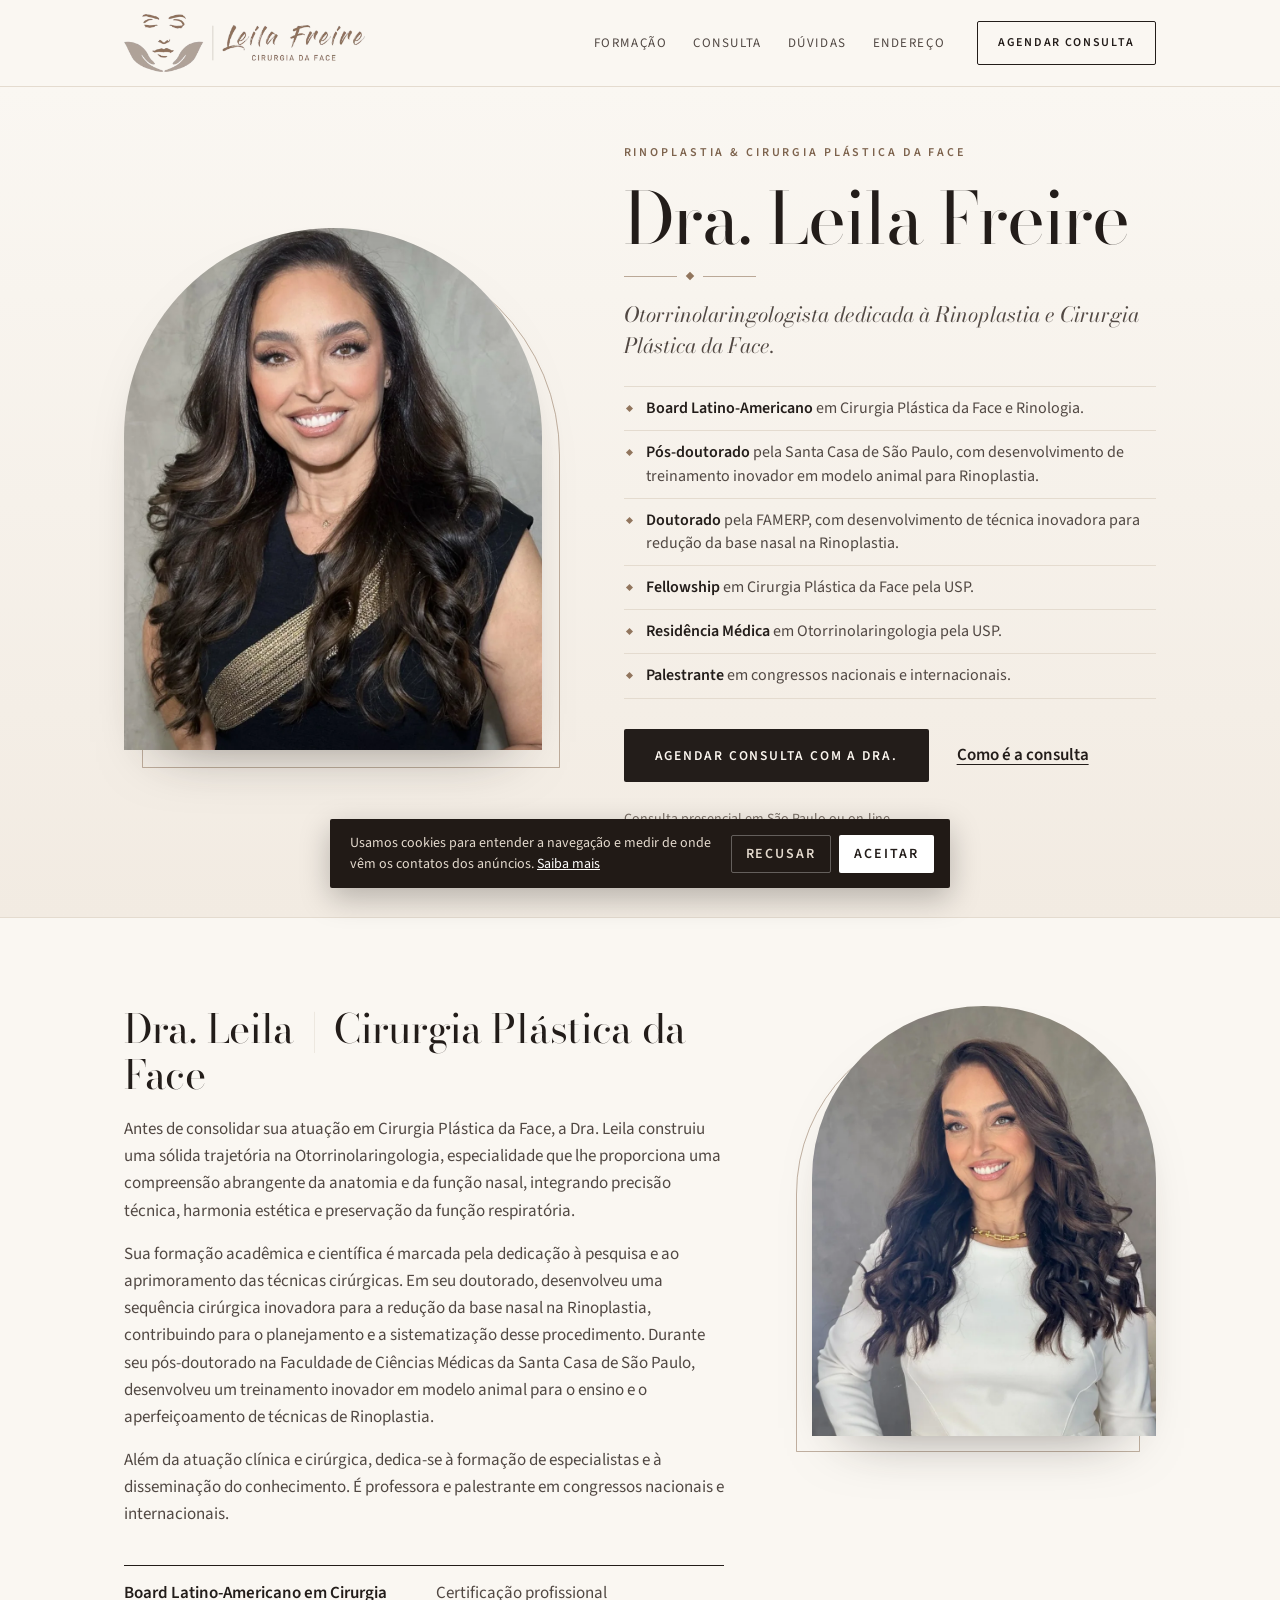
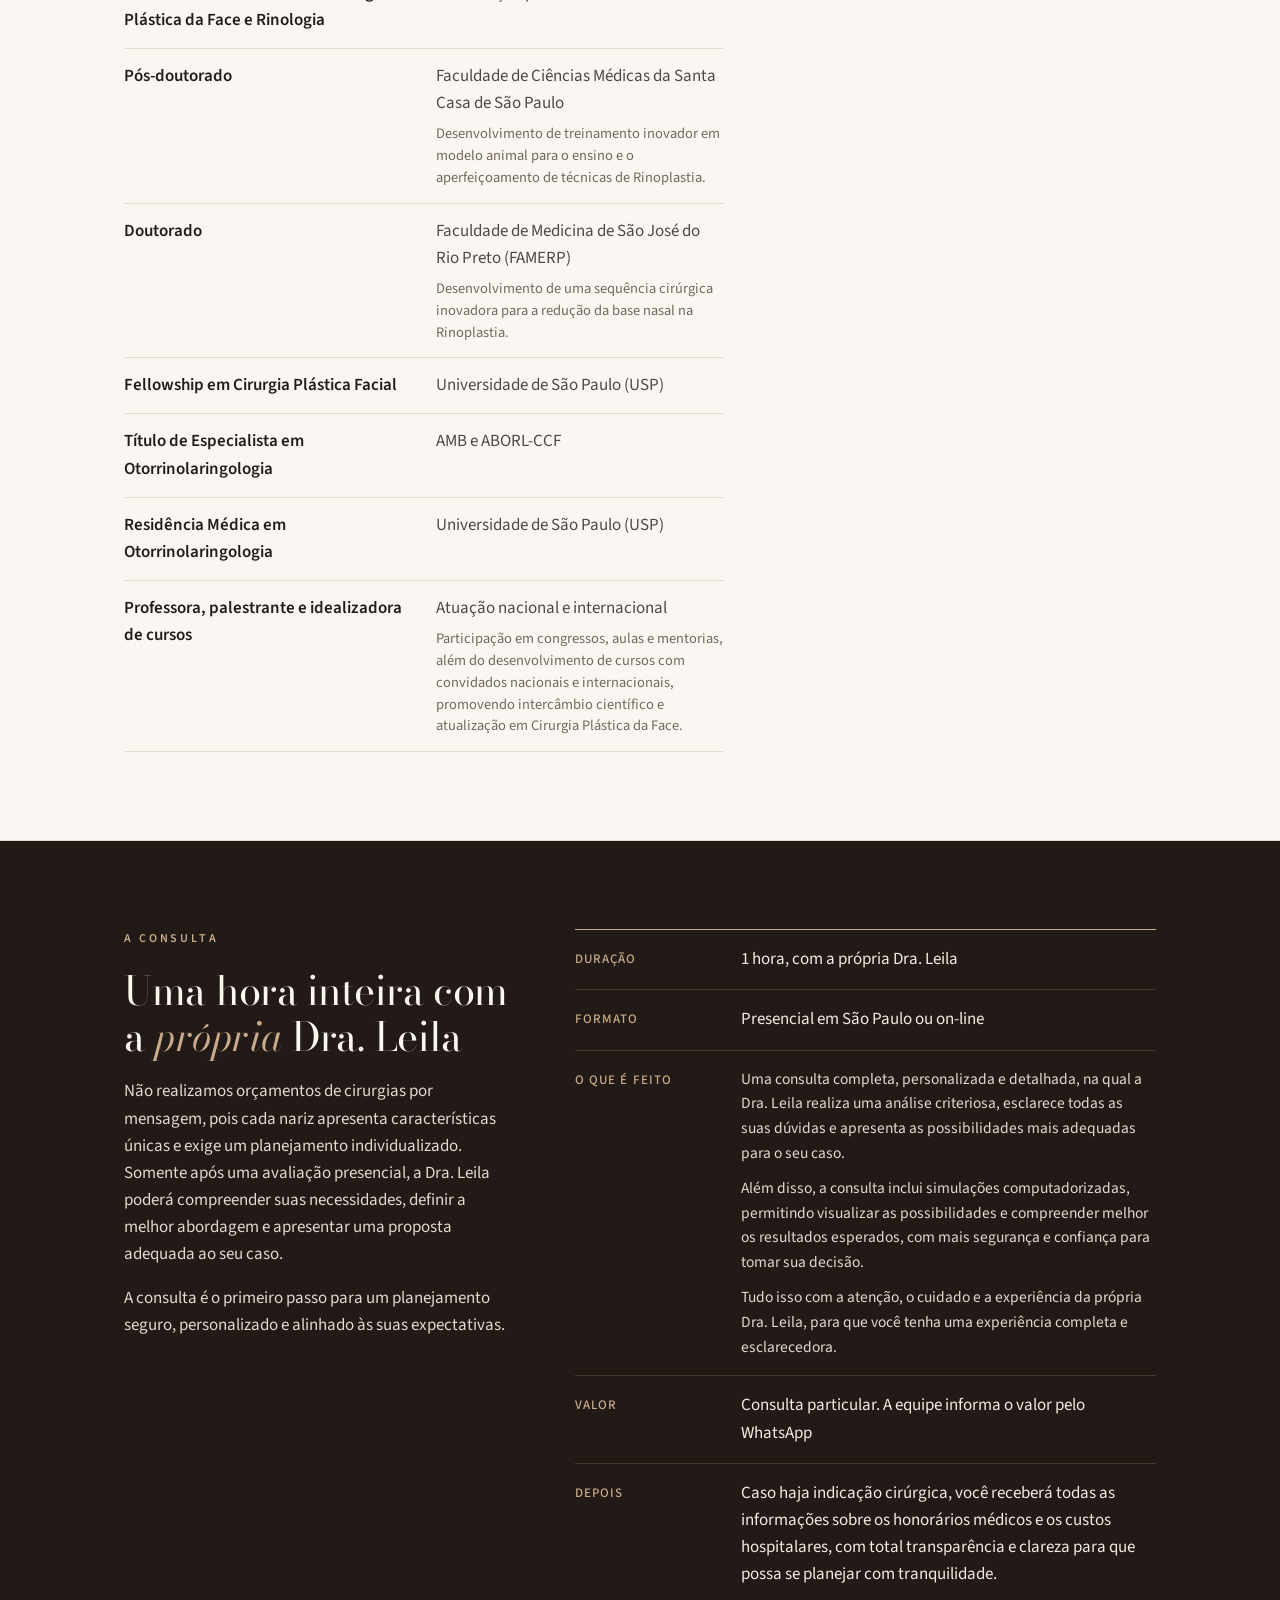
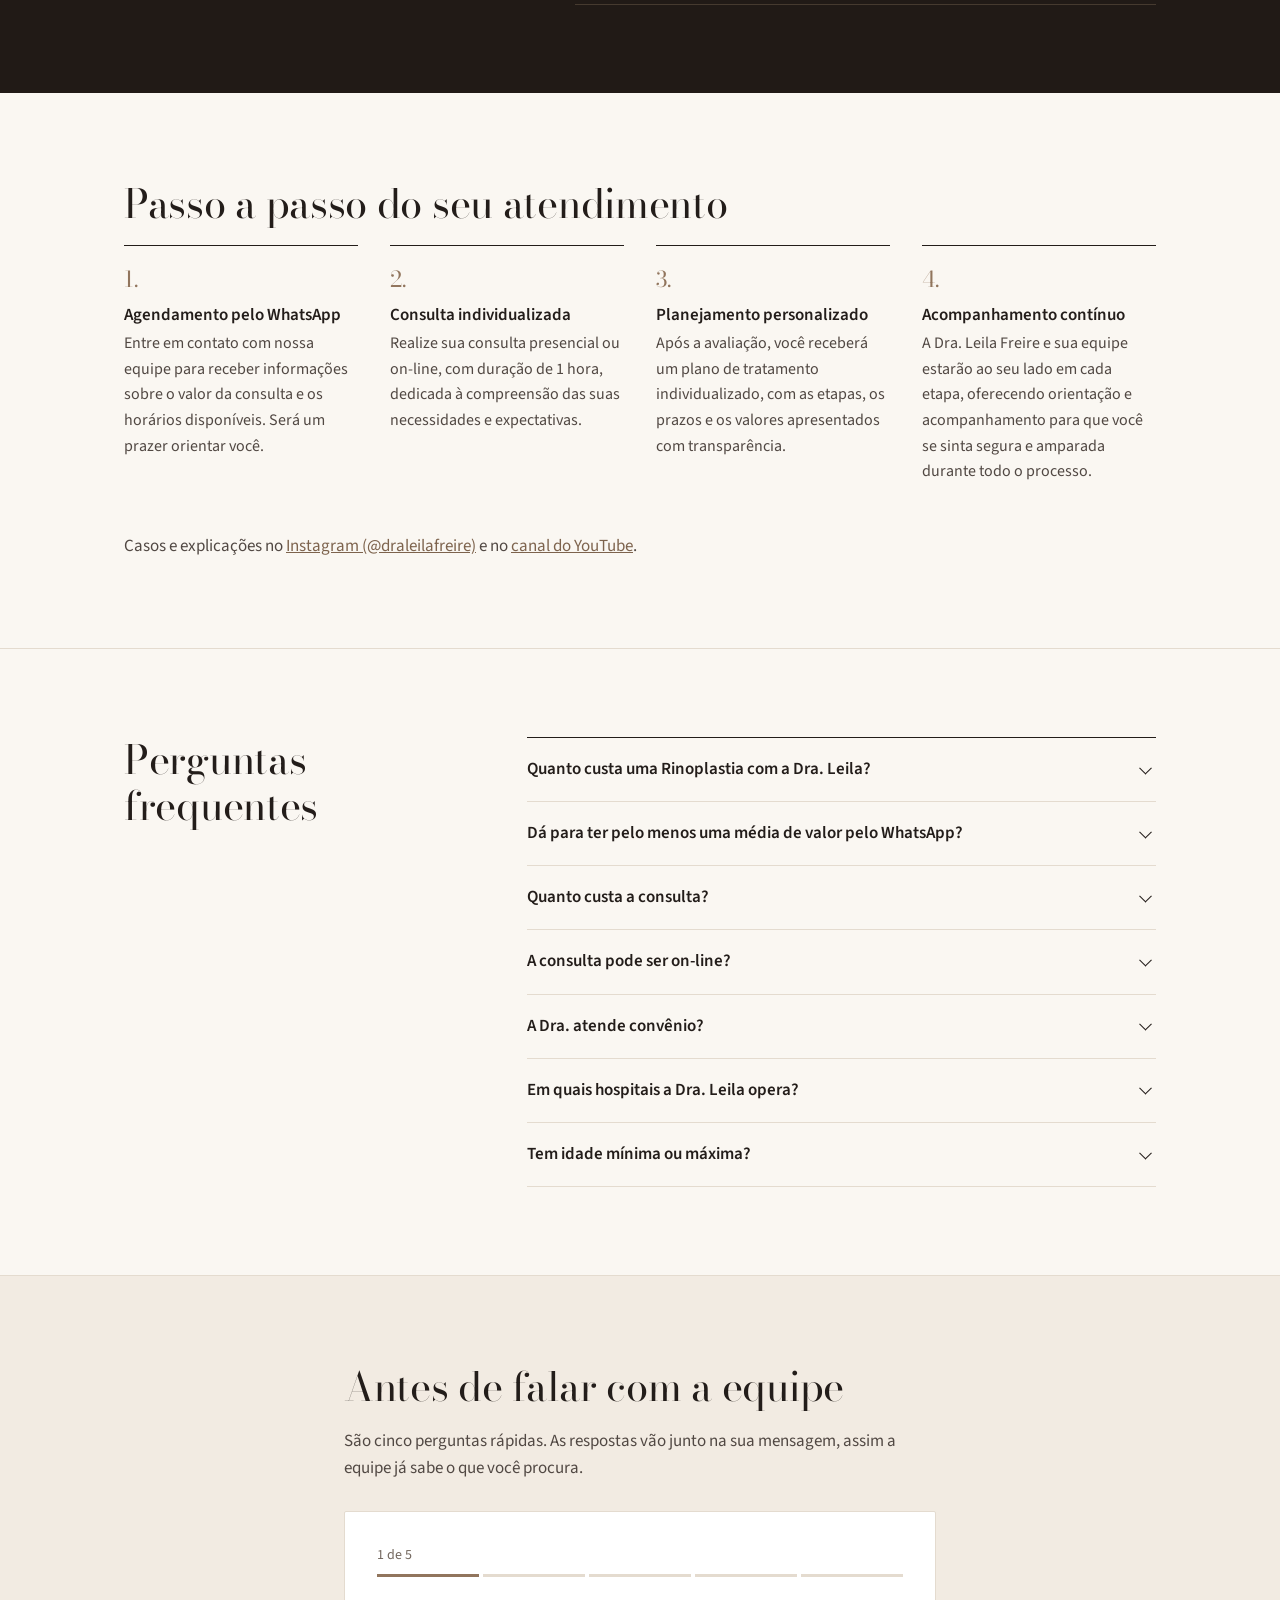
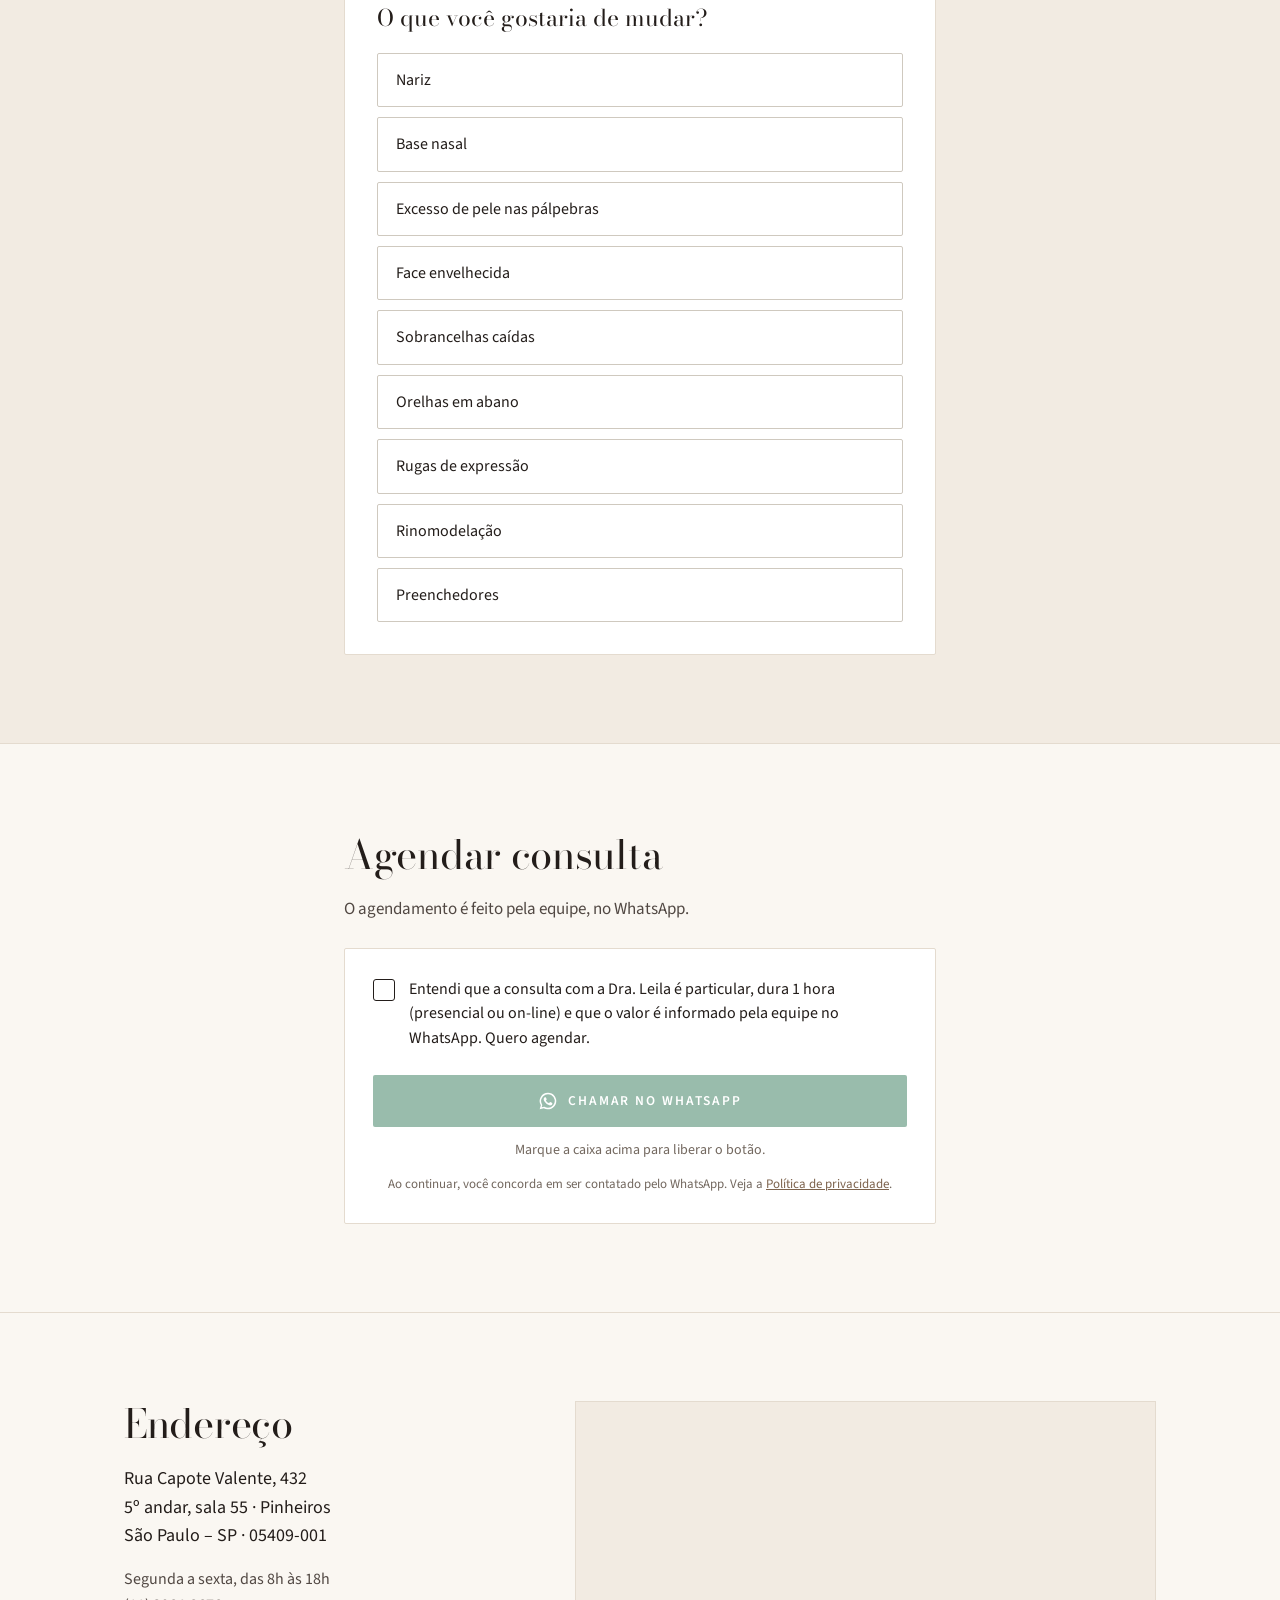
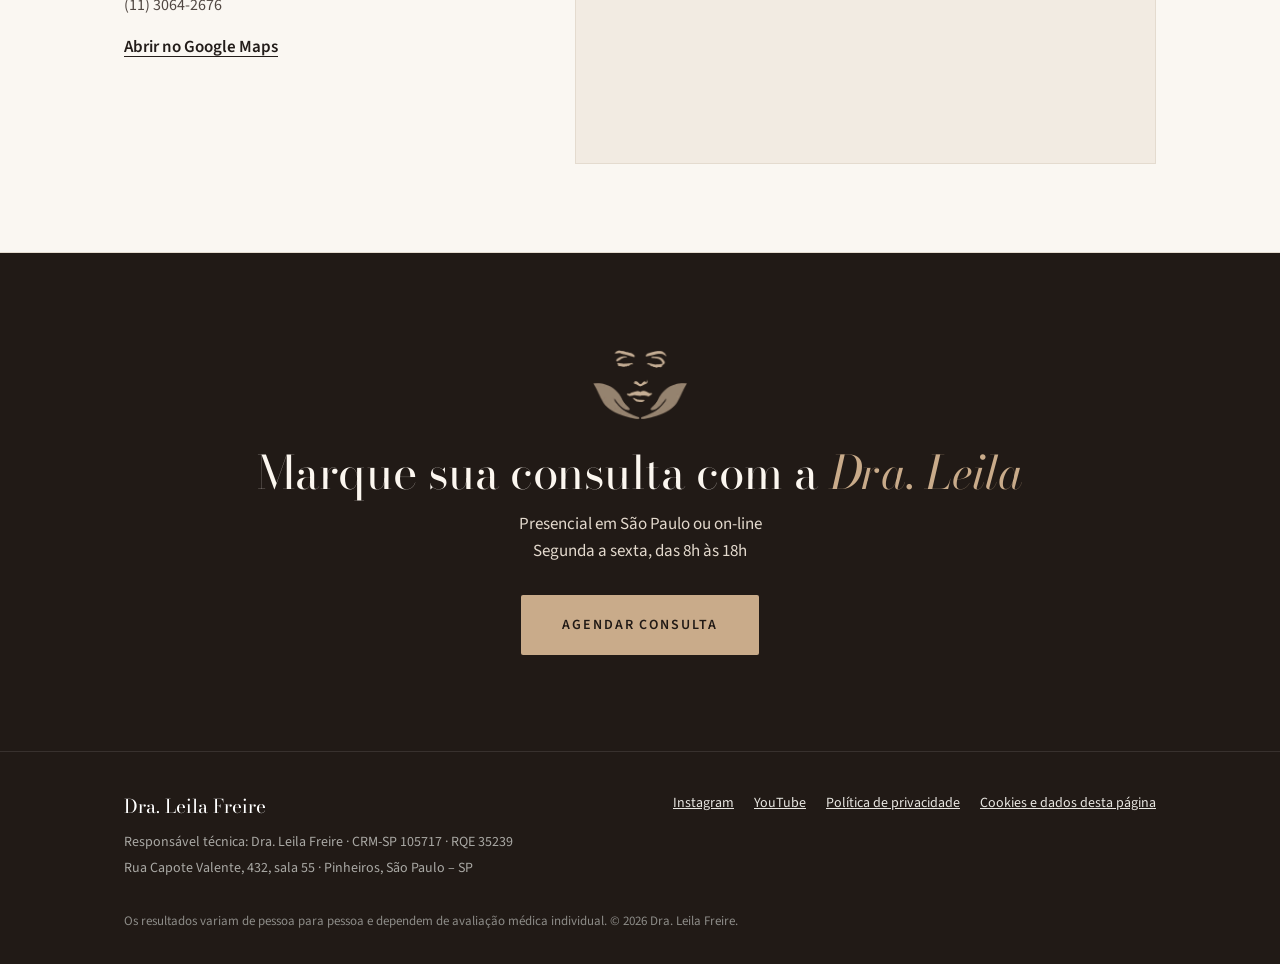
==== commit b6e504fa: "Board: Cirurgia Plástica da Face e Rinologia Co-Authored-By: Claude Opus 5.5 <noreply@anthropic.com>" ====
--- a/index.html
+++ b/index.html
@@ -230,7 +230,7 @@
       <p class="hero-sub">Otorrinolaringologista dedicada à Rinoplastia e Cirurgia Plástica da Face.</p>
 
       <ul class="hero-refs">
-        <li><strong>Board Latino-Americano</strong> em Cirurgia Plástica da Face.</li>
+        <li><strong>Board Latino-Americano</strong> em Cirurgia Plástica da Face e Rinologia.</li>
         <li><strong>Pós-doutorado</strong> pela Santa Casa de São Paulo, com desenvolvimento de treinamento inovador em modelo animal para Rinoplastia.</li>
         <li><strong>Doutorado</strong> pela FAMERP, com desenvolvimento de técnica inovadora para redução da base nasal na Rinoplastia.</li>
         <li><strong>Fellowship</strong> em Cirurgia Plástica da Face pela USP.</li>
@@ -275,7 +275,7 @@
         palestrante em congressos nacionais e internacionais.
       </p>
       <dl class="cv">
-        <div><dt>Board Latino-Americano em Cirurgia Plástica da Face</dt><dd>Certificação profissional</dd></div>
+        <div><dt>Board Latino-Americano em Cirurgia Plástica da Face e Rinologia</dt><dd>Certificação profissional</dd></div>
         <div><dt>Pós-doutorado</dt><dd>Faculdade de Ciências Médicas da Santa Casa de São Paulo<span class="cv-note">Desenvolvimento de treinamento inovador em modelo animal para o ensino e o aperfeiçoamento de técnicas de Rinoplastia.</span></dd></div>
         <div><dt>Doutorado</dt><dd>Faculdade de Medicina de São José do Rio Preto (FAMERP)<span class="cv-note">Desenvolvimento de uma sequência cirúrgica inovadora para a redução da base nasal na Rinoplastia.</span></dd></div>
         <div><dt>Fellowship em Cirurgia Plástica Facial</dt><dd>Universidade de São Paulo (USP)</dd></div>
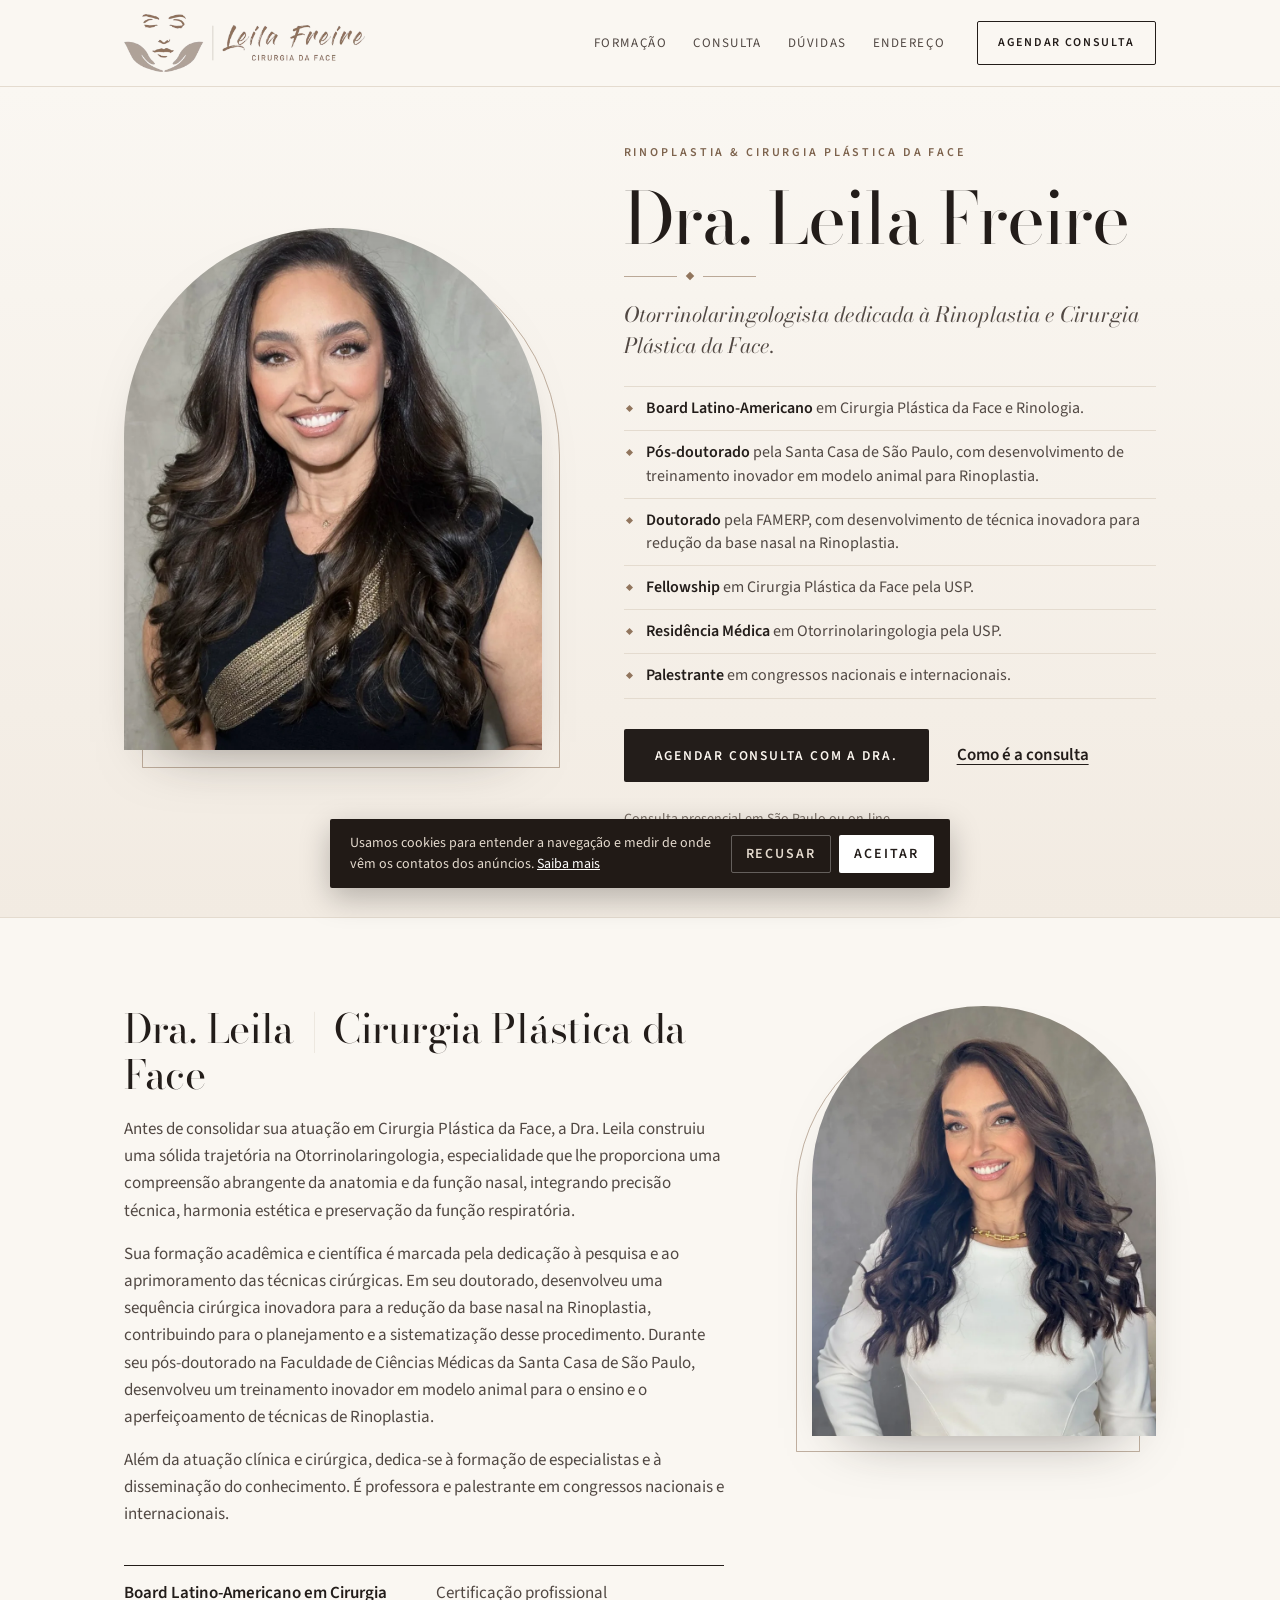
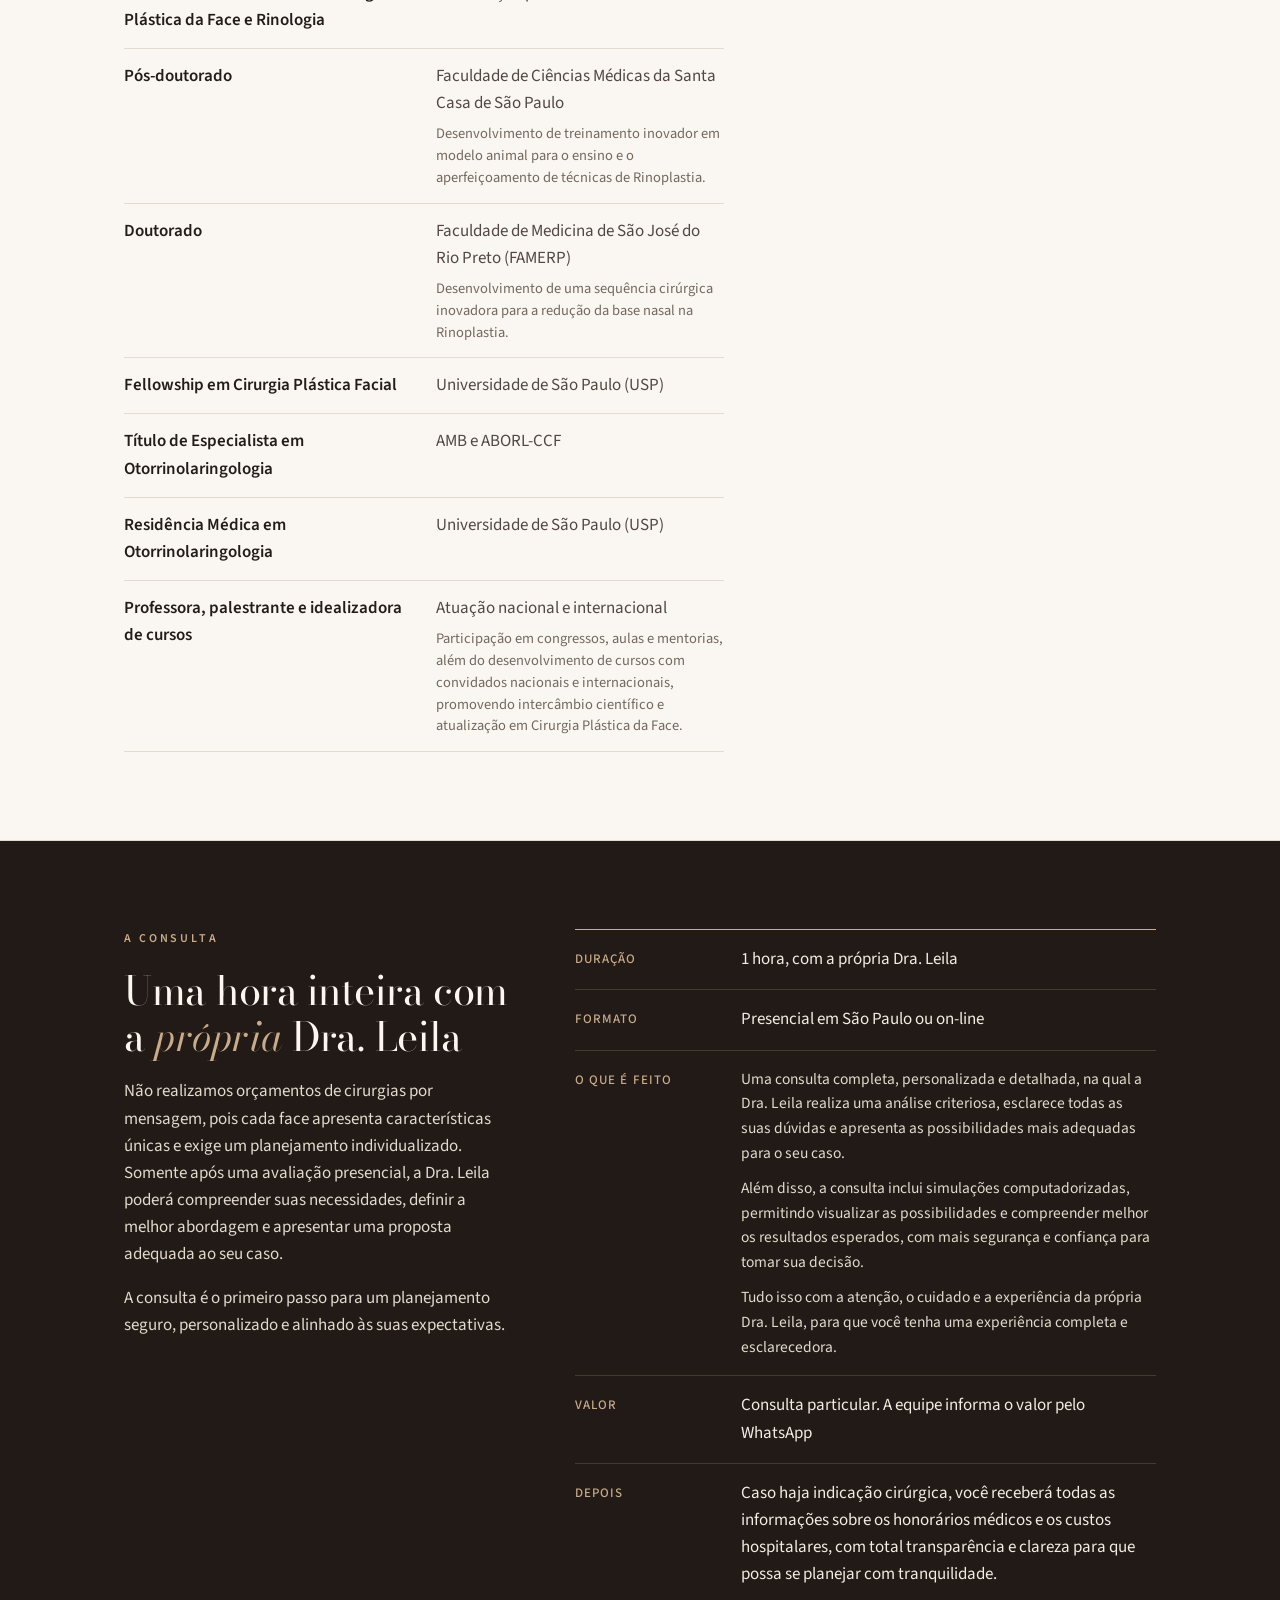
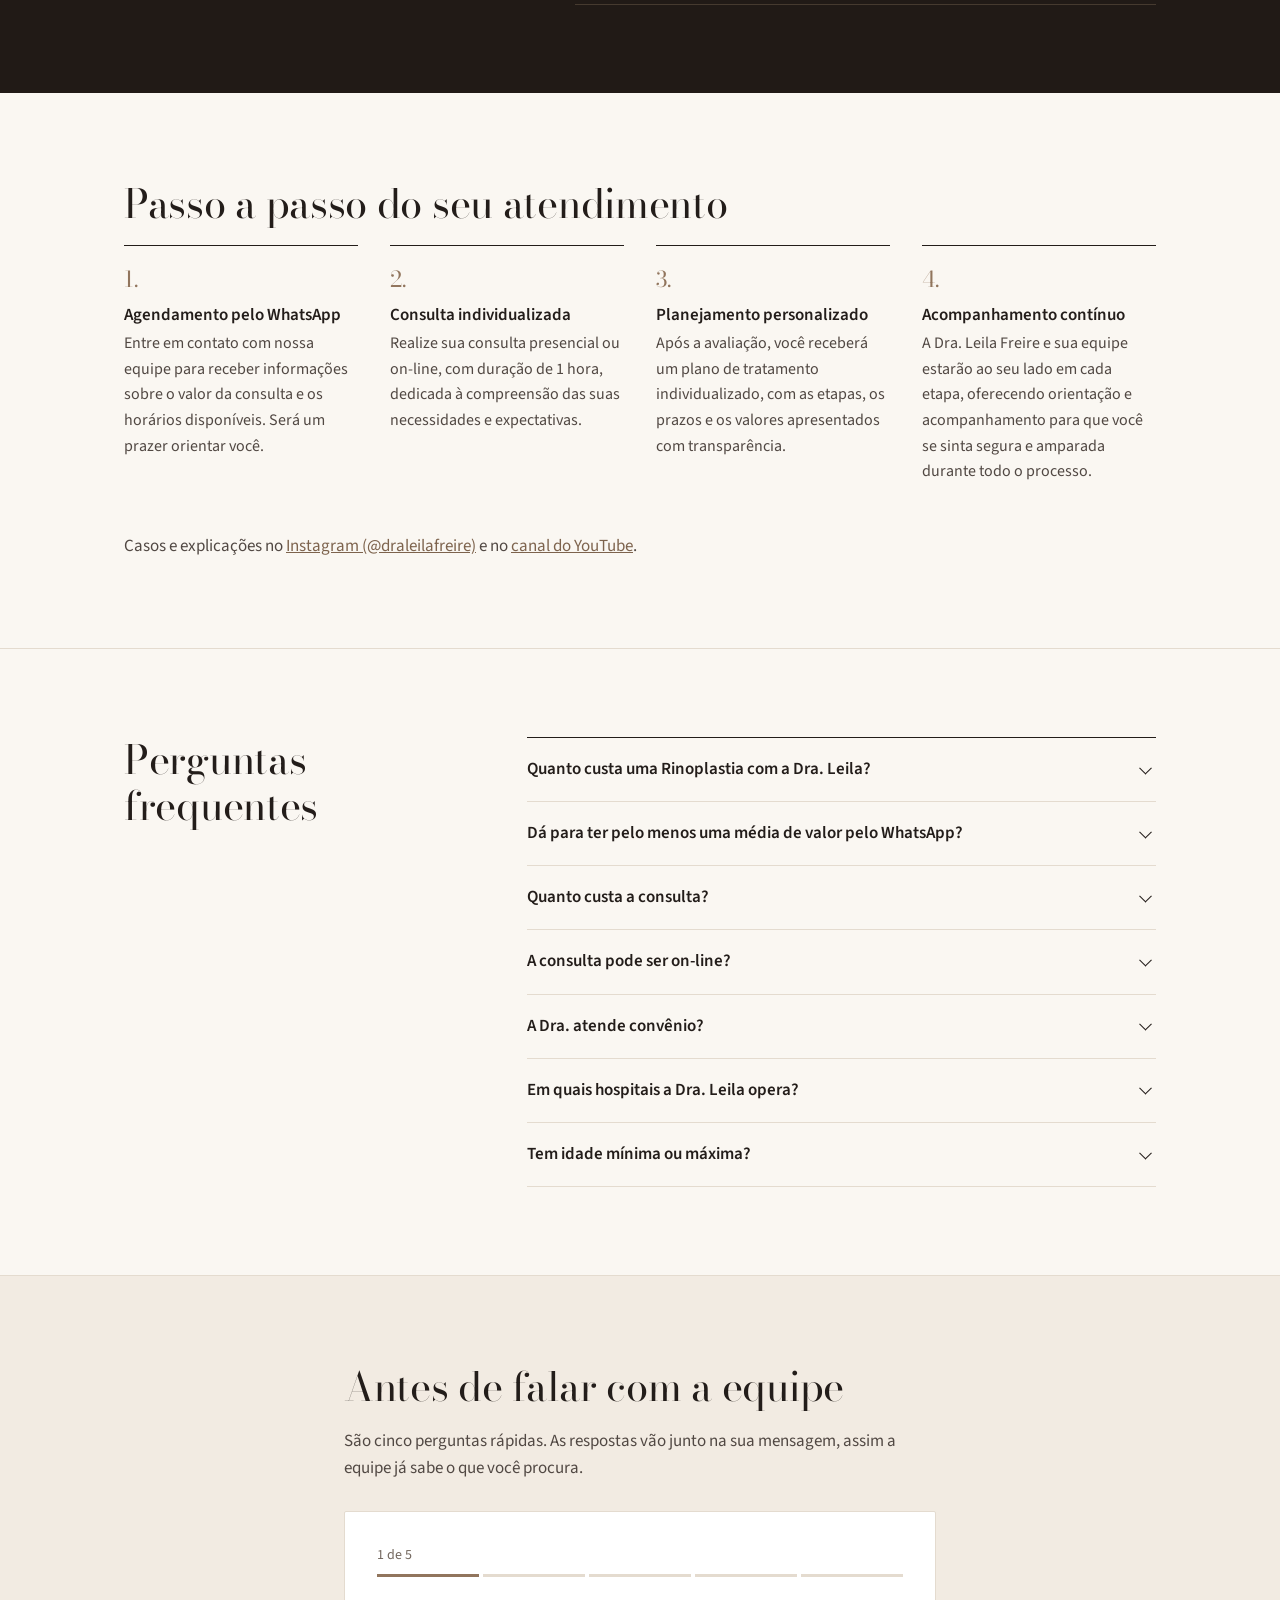
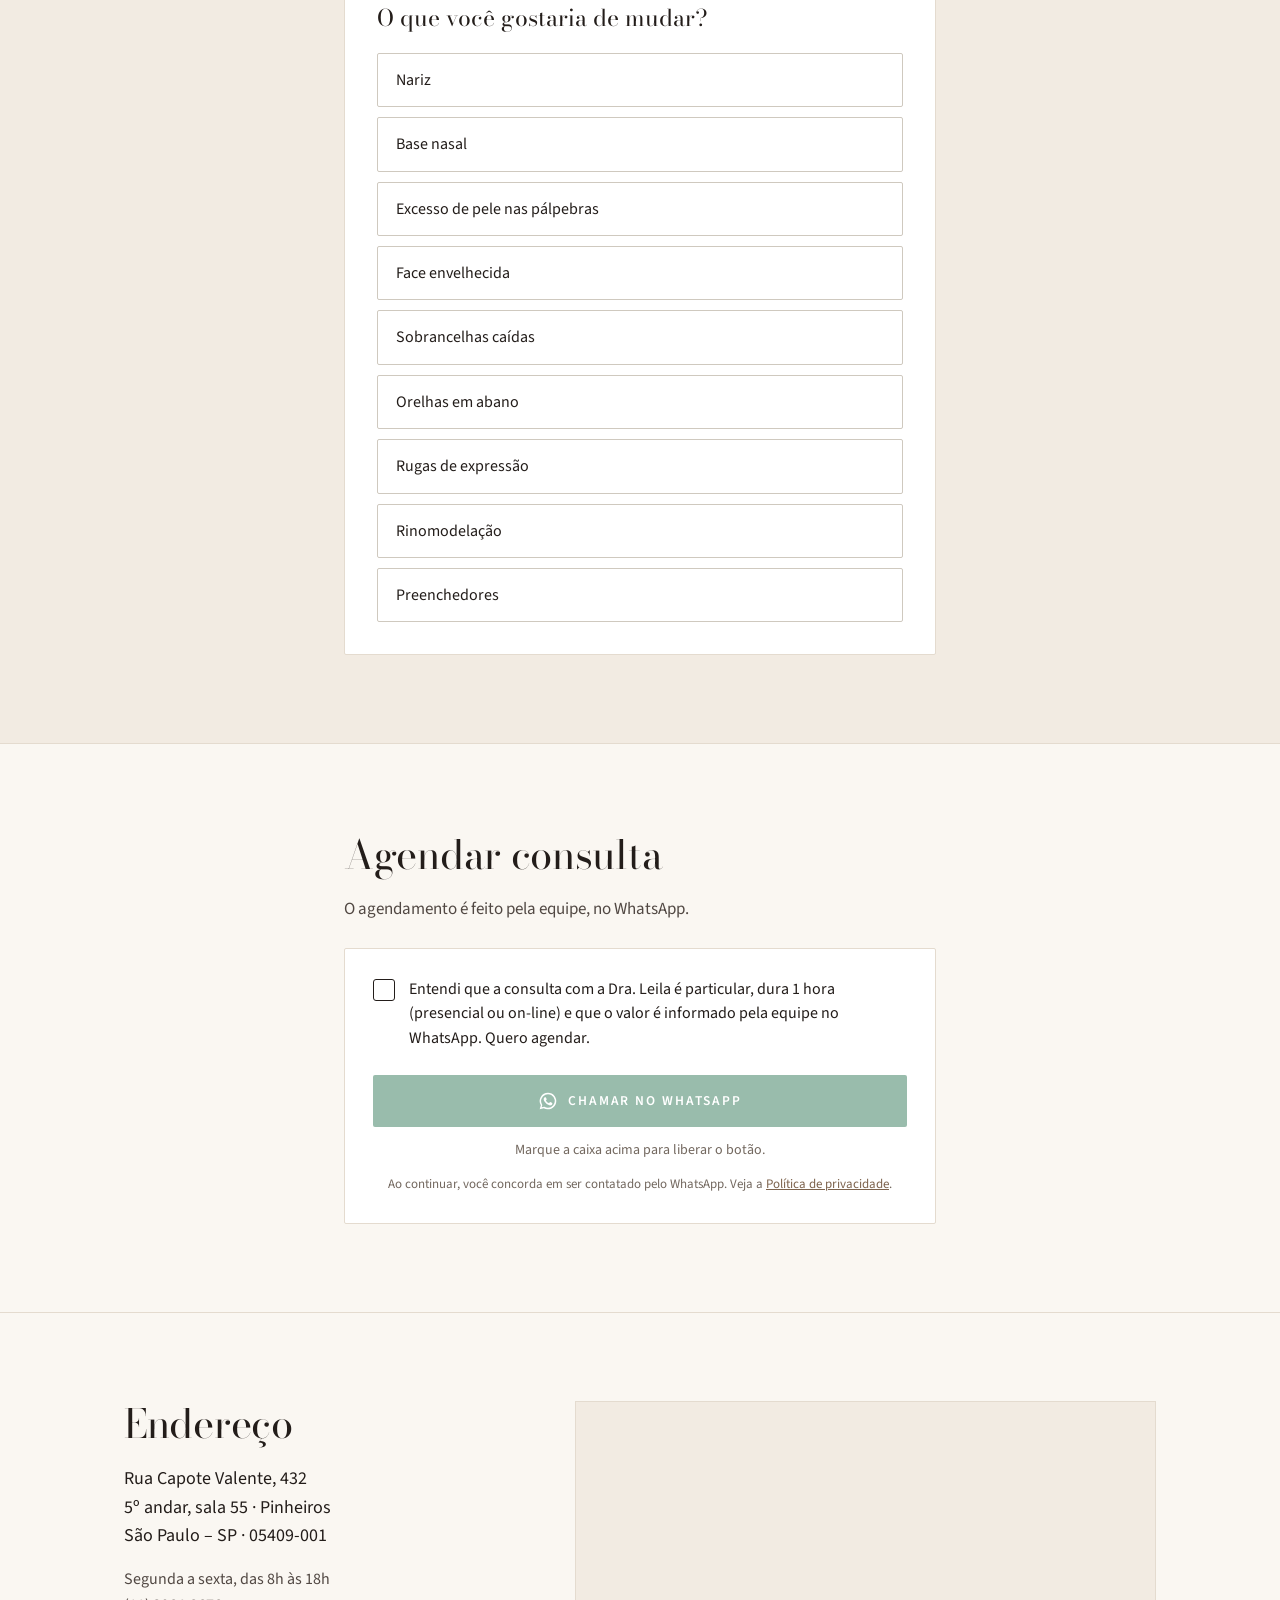
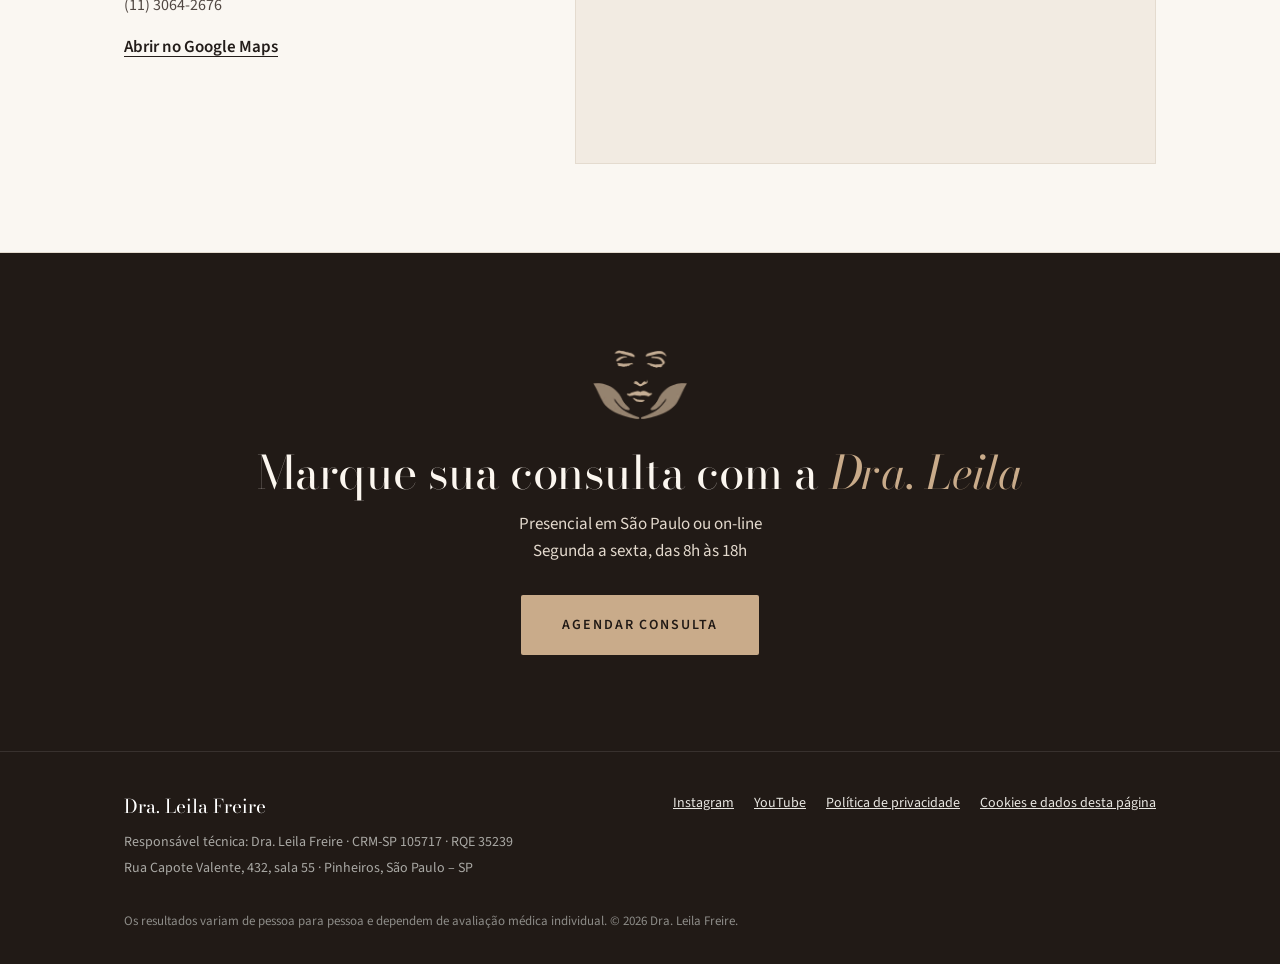
==== commit 11654b84: "A consulta: 'cada face apresenta características únicas' Co-Authored-By: Claude Opus 5.5 <noreply@an" ====
--- a/index.html
+++ b/index.html
@@ -299,7 +299,7 @@
       <p class="kicker">A consulta</p>
       <h2>Uma hora inteira com a <em>própria</em> Dra. Leila</h2>
       <p>
-        Não realizamos orçamentos de cirurgias por mensagem, pois cada nariz
+        Não realizamos orçamentos de cirurgias por mensagem, pois cada face
         apresenta características únicas e exige um planejamento
         individualizado. Somente após uma avaliação presencial, a Dra. Leila
         poderá compreender suas necessidades, definir a melhor abordagem e
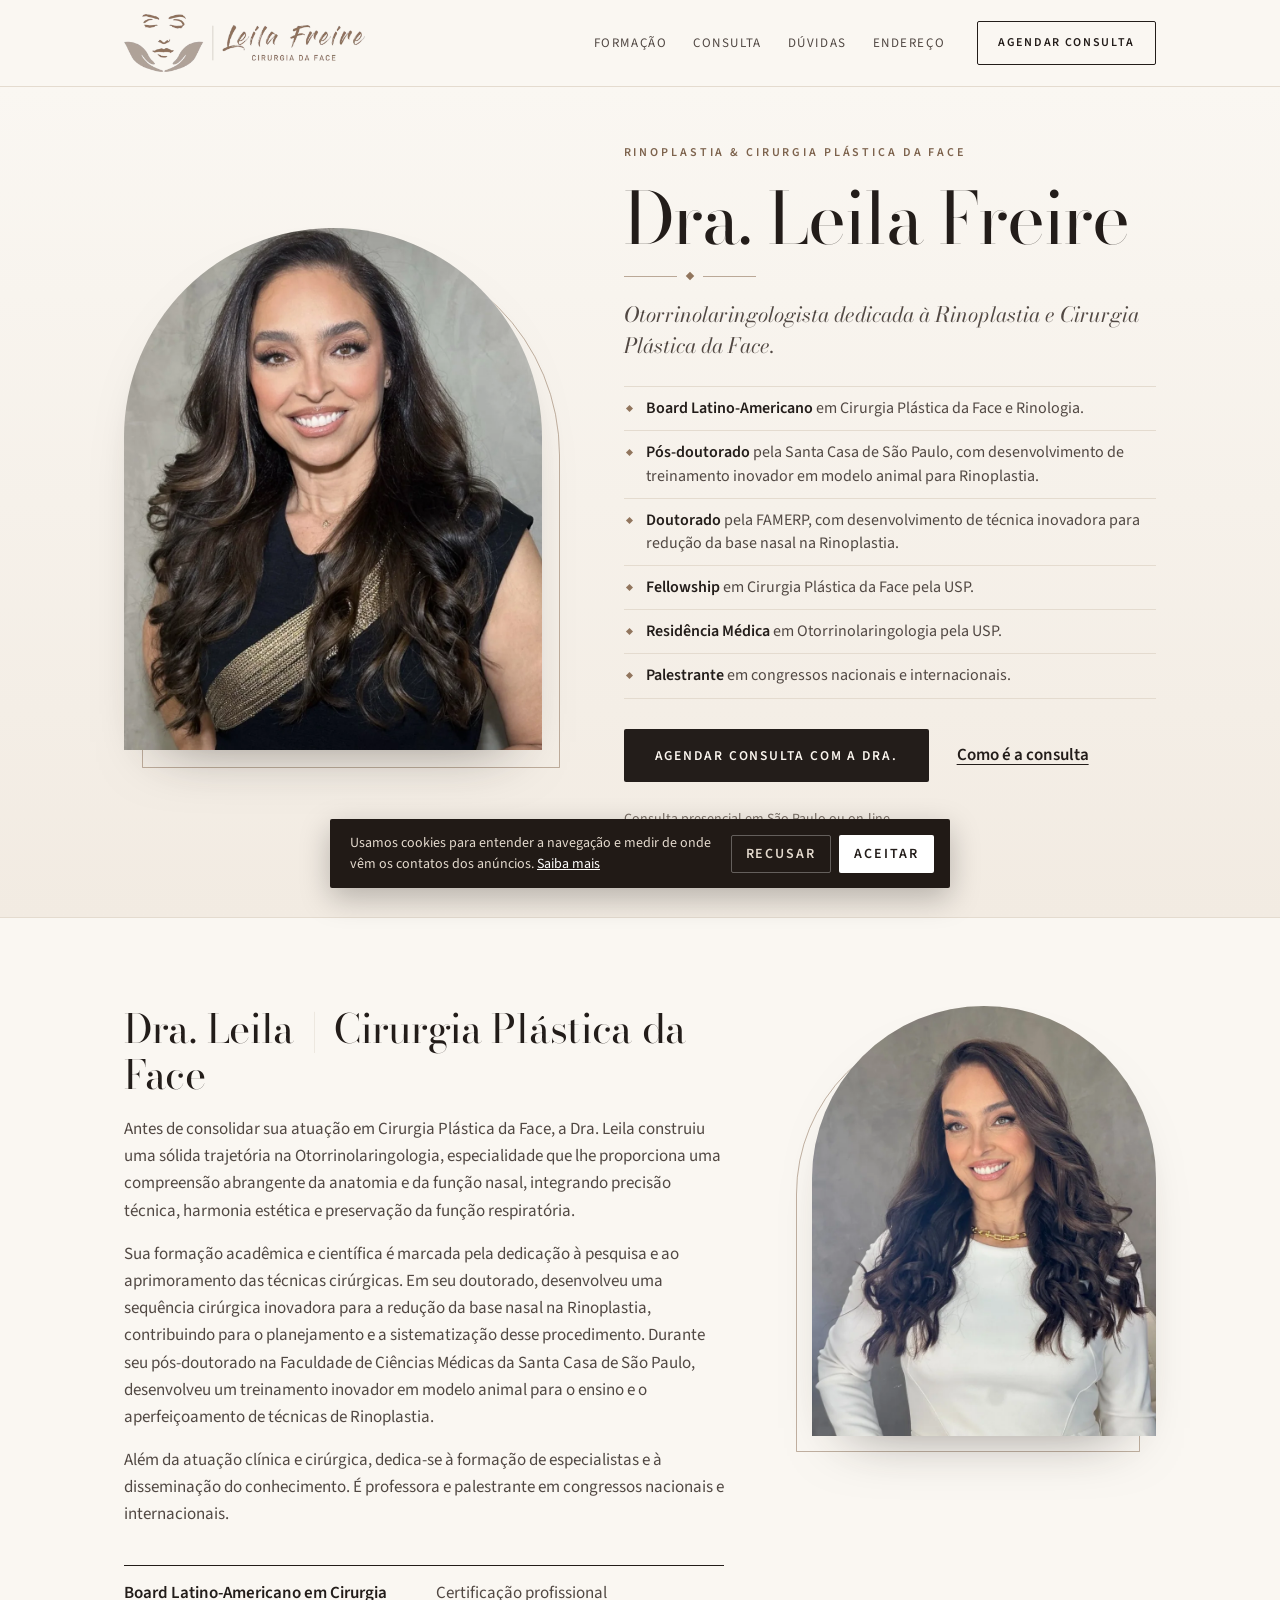
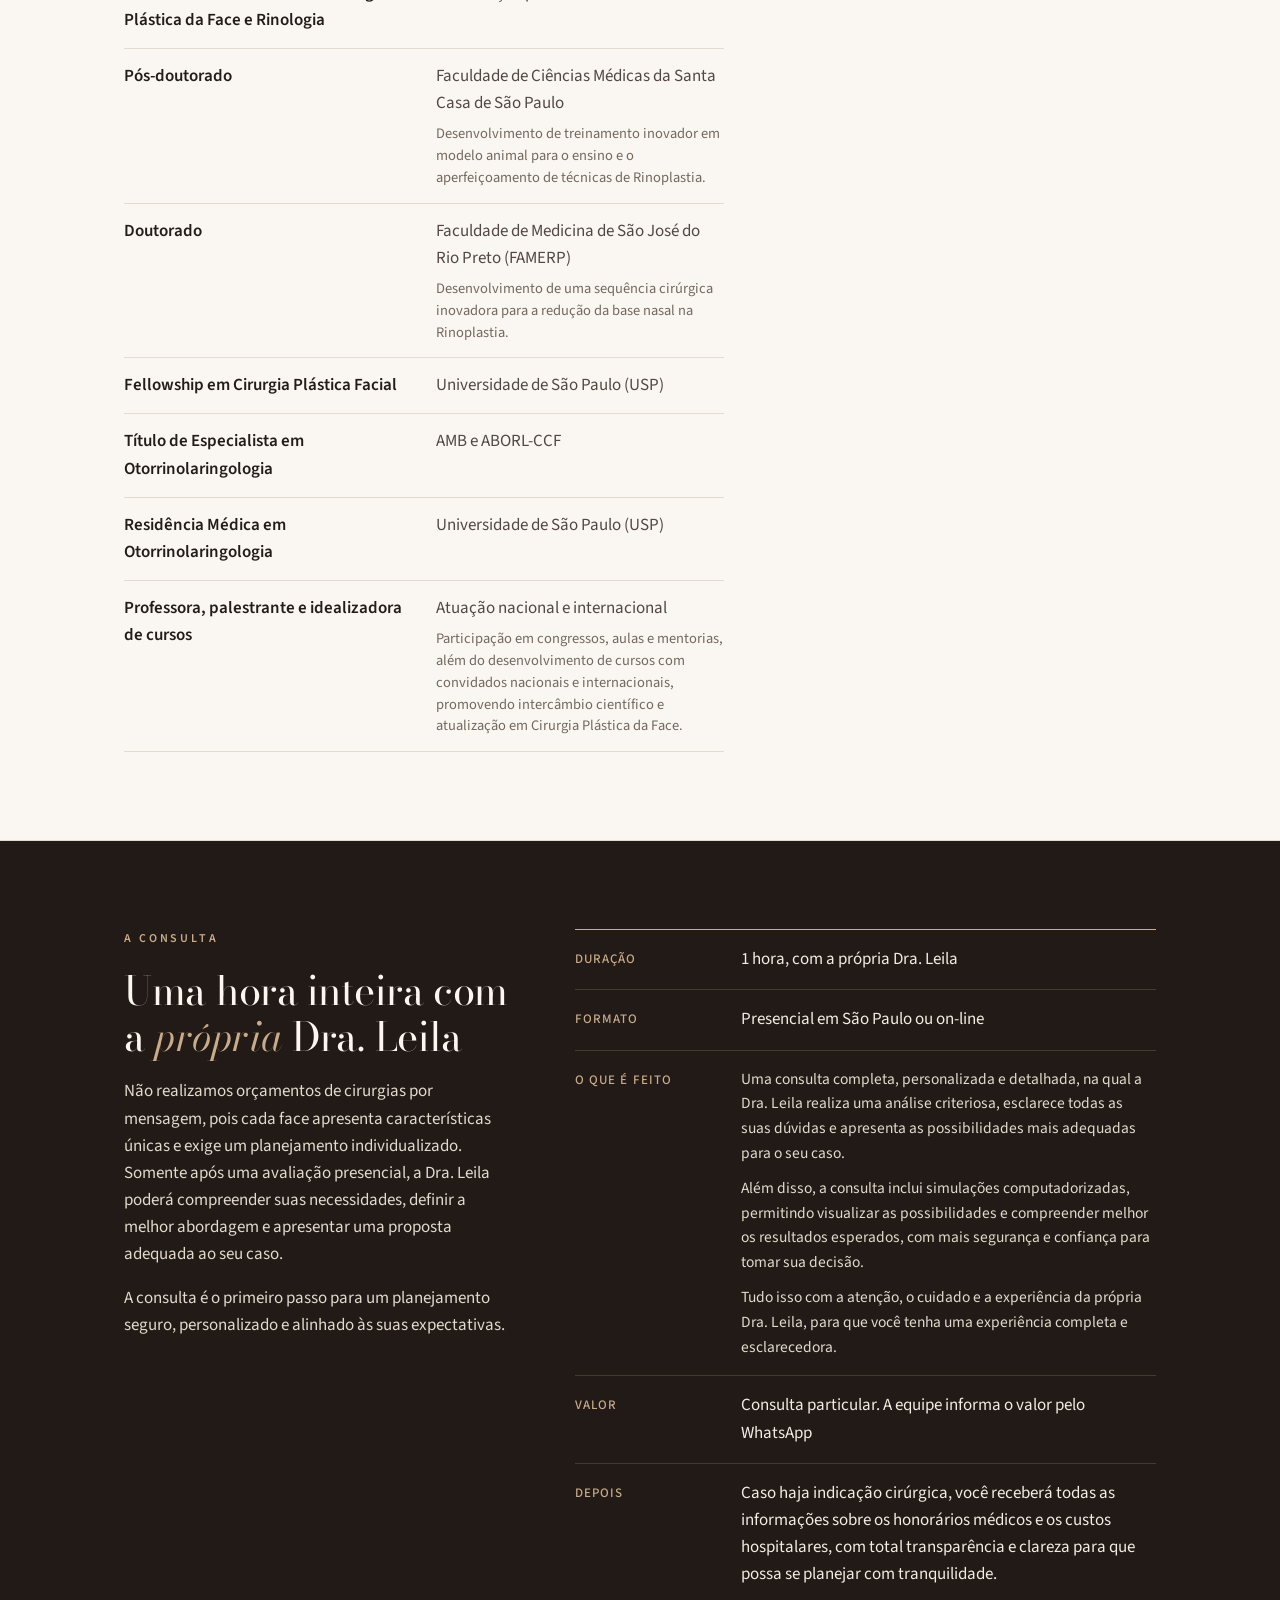
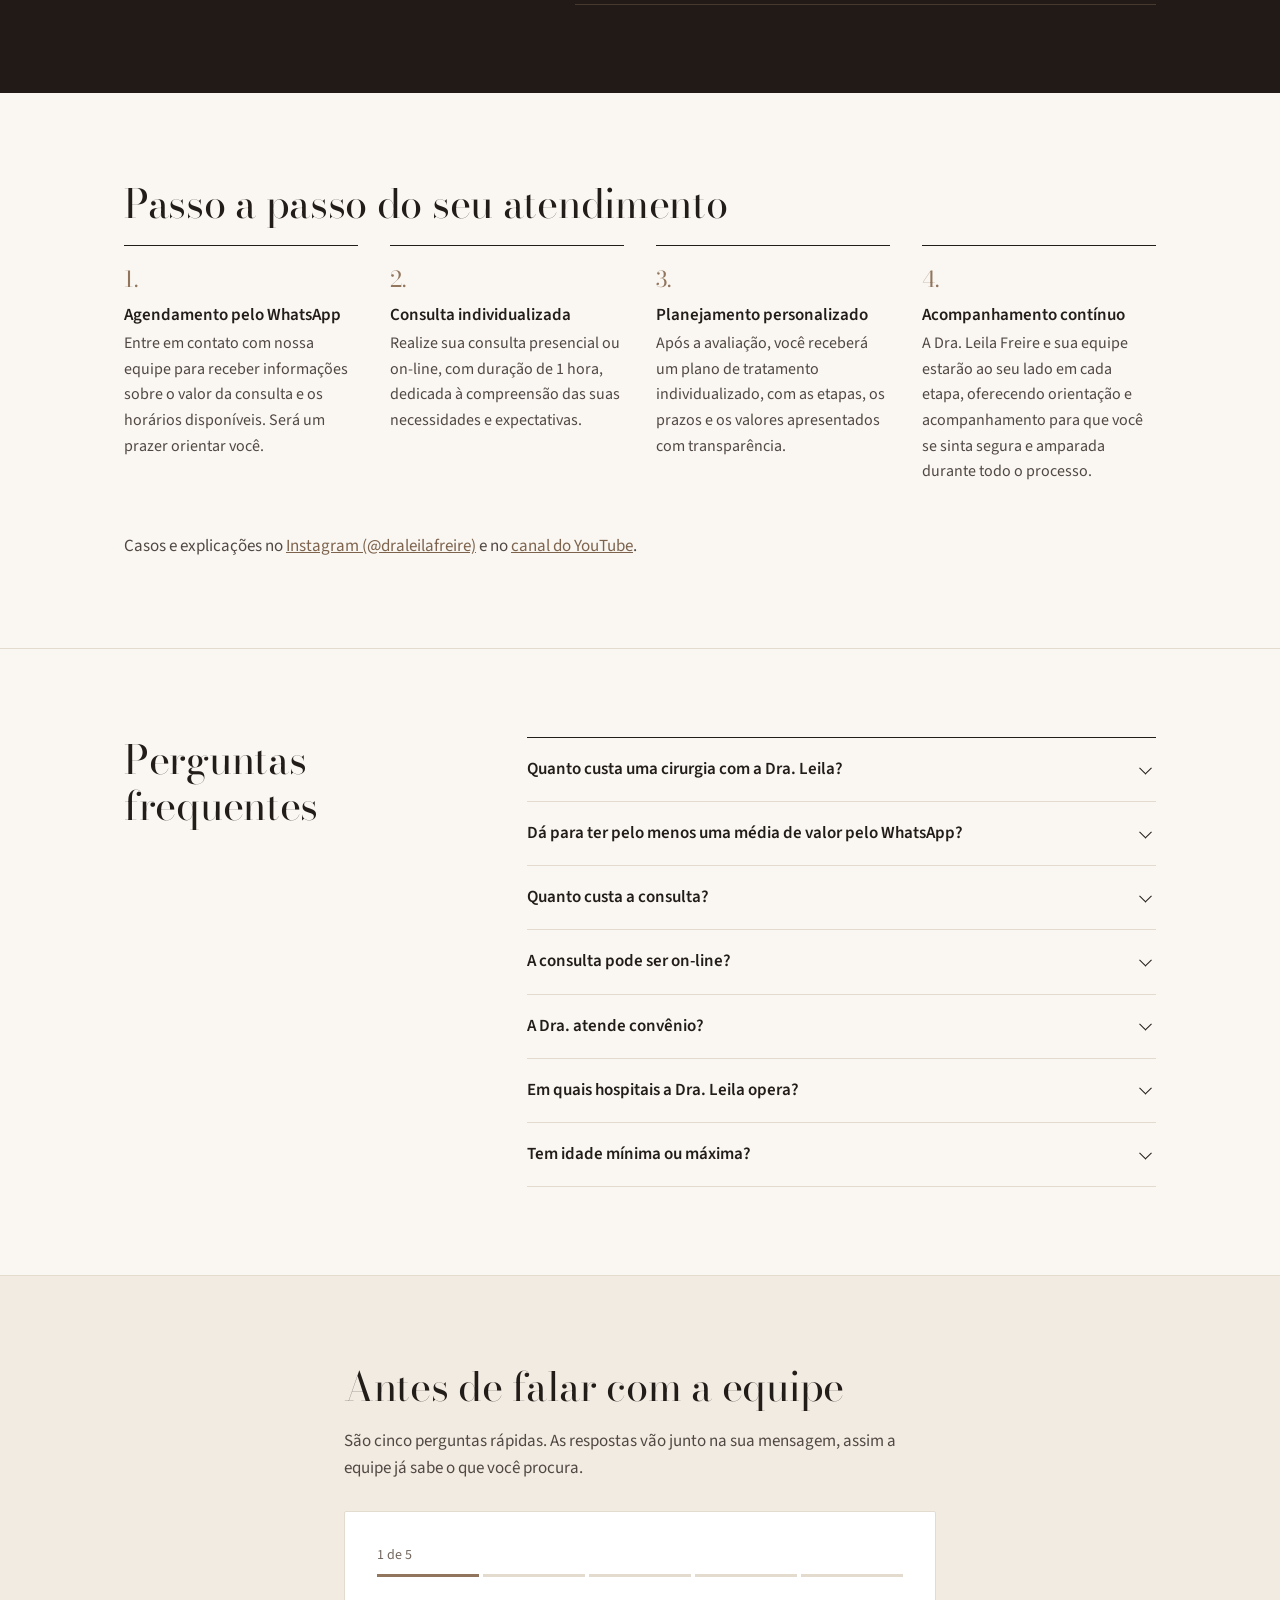
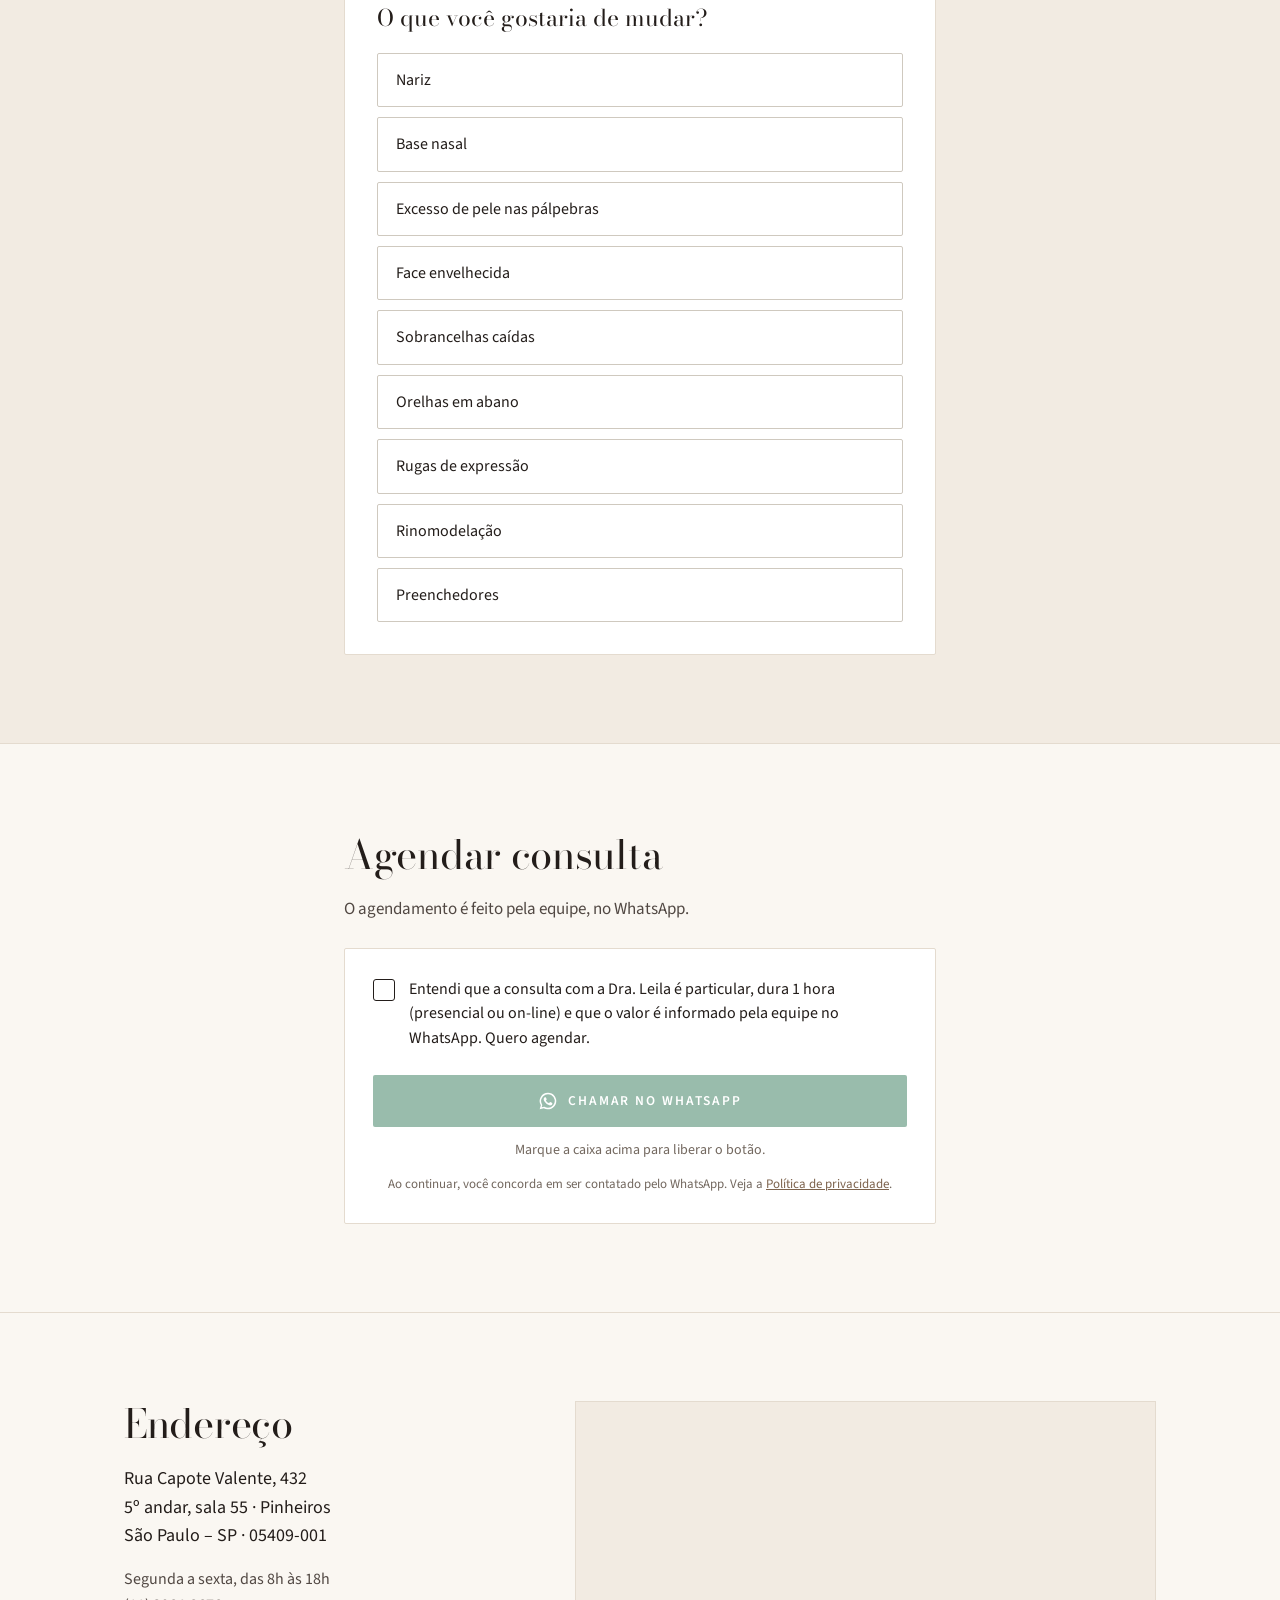
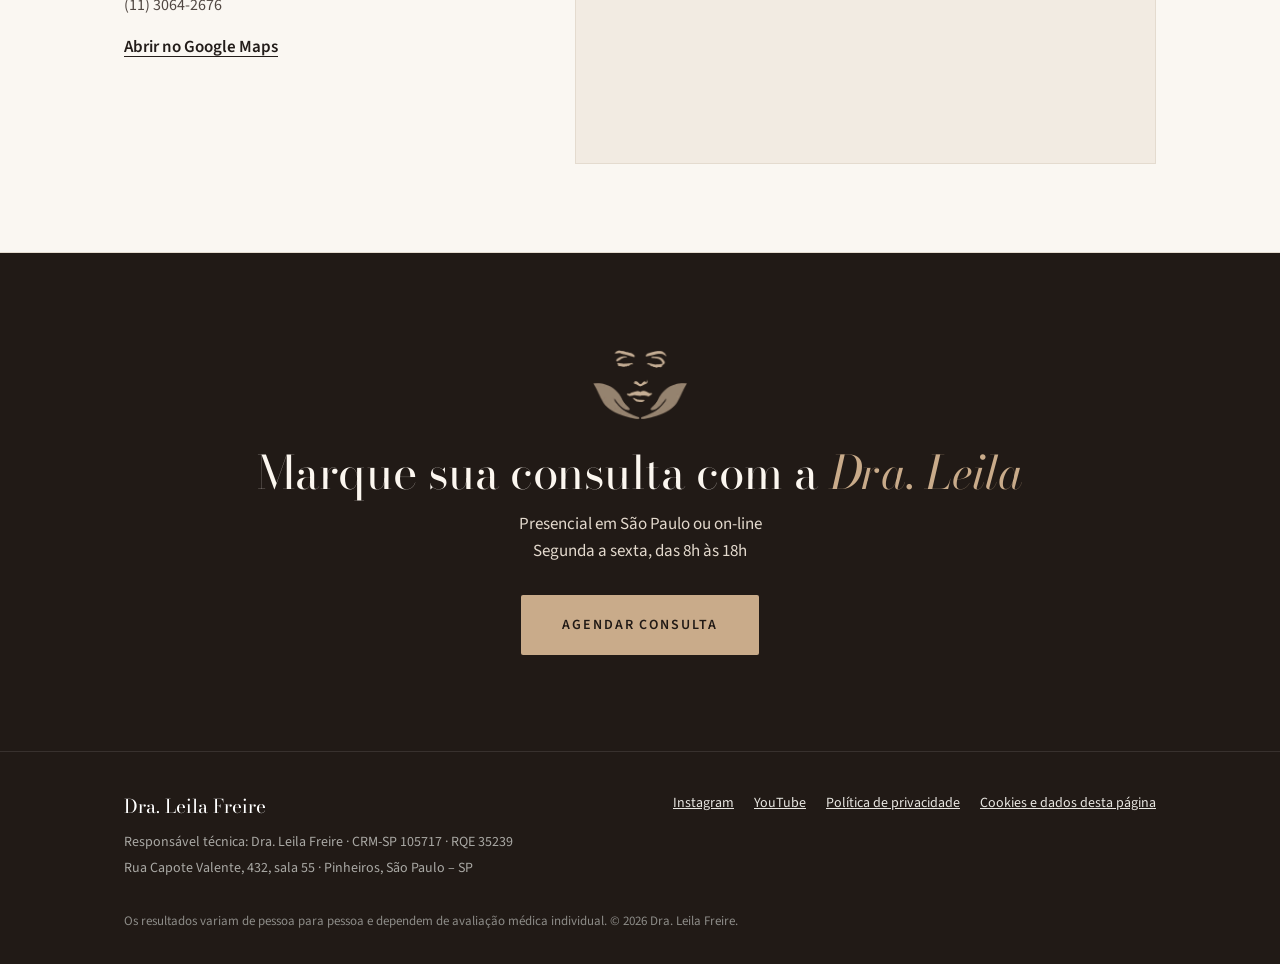
==== commit 99cfb8cc: "FAQ: 'Quanto custa uma cirurgia com a Dra. Leila?' Co-Authored-By: Claude Opus 5.5 <noreply@anthropi" ====
--- a/index.html
+++ b/index.html
@@ -383,7 +383,7 @@
     <h2>Perguntas frequentes</h2>
     <div class="faq-list">
       <details class="faq-item">
-        <summary>Quanto custa uma Rinoplastia com a Dra. Leila?</summary>
+        <summary>Quanto custa uma cirurgia com a Dra. Leila?</summary>
         <p>Os valores referentes aos honorários médicos e aos custos hospitalares são informados após a consulta com a Dra. Leila.</p>
         <p>Durante a avaliação, a Dra. Leila realiza um exame detalhado e define o planejamento cirúrgico mais adequado para o seu caso. Como cada procedimento é individualizado, os valores podem variar de acordo com a complexidade da cirurgia e a estrutura hospitalar necessária.</p>
       </details>
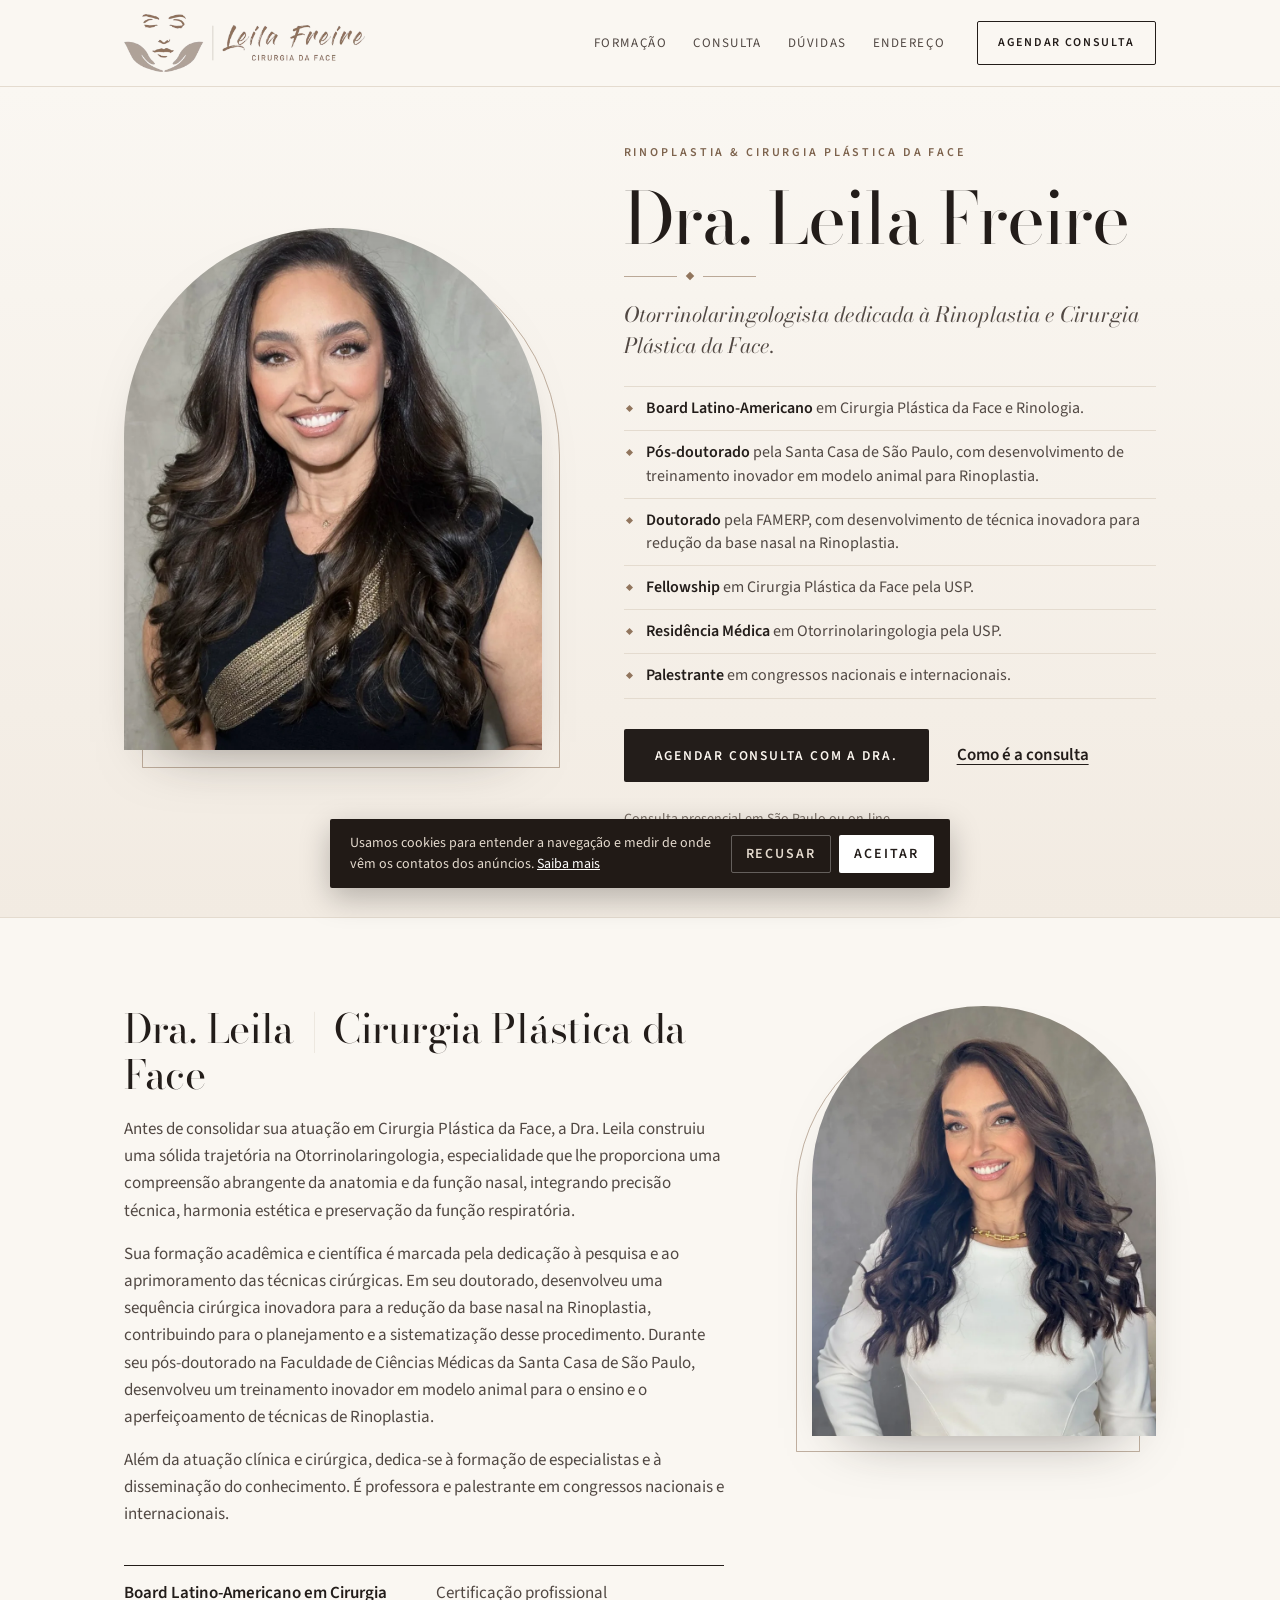
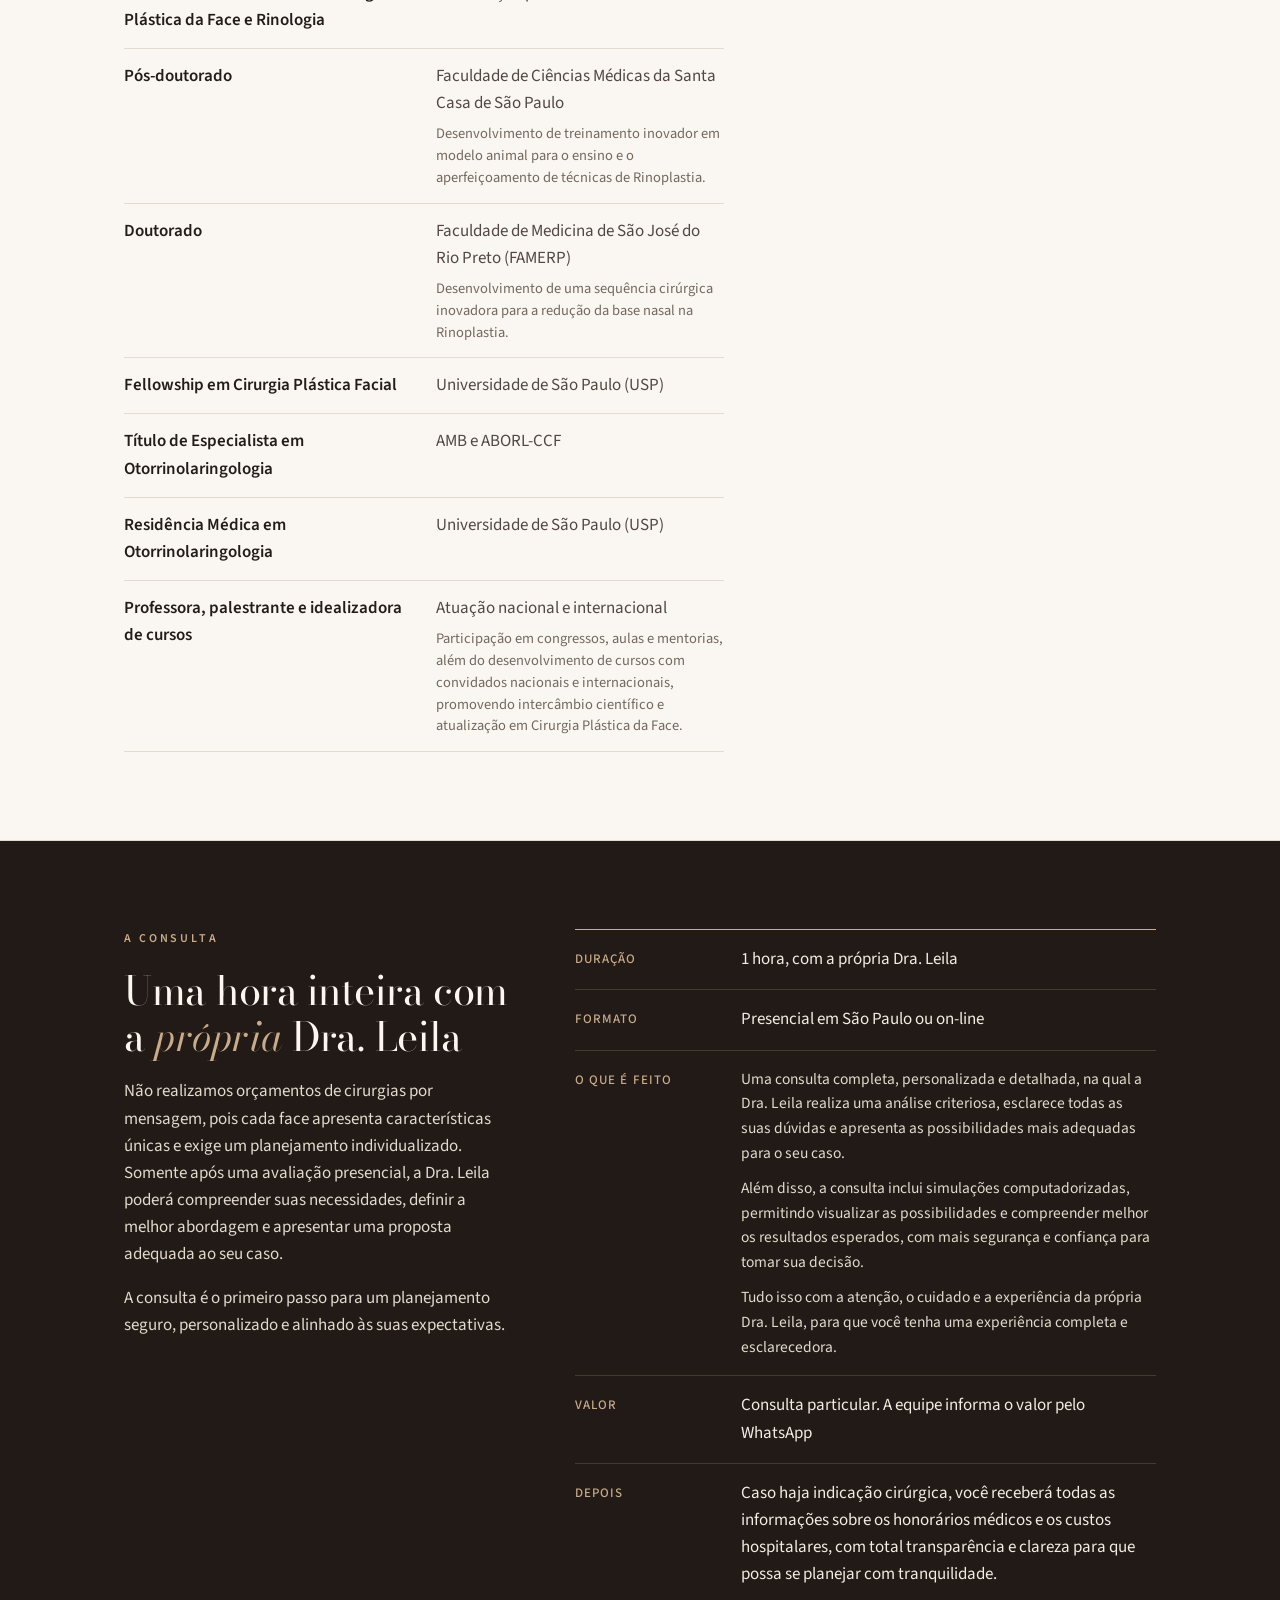
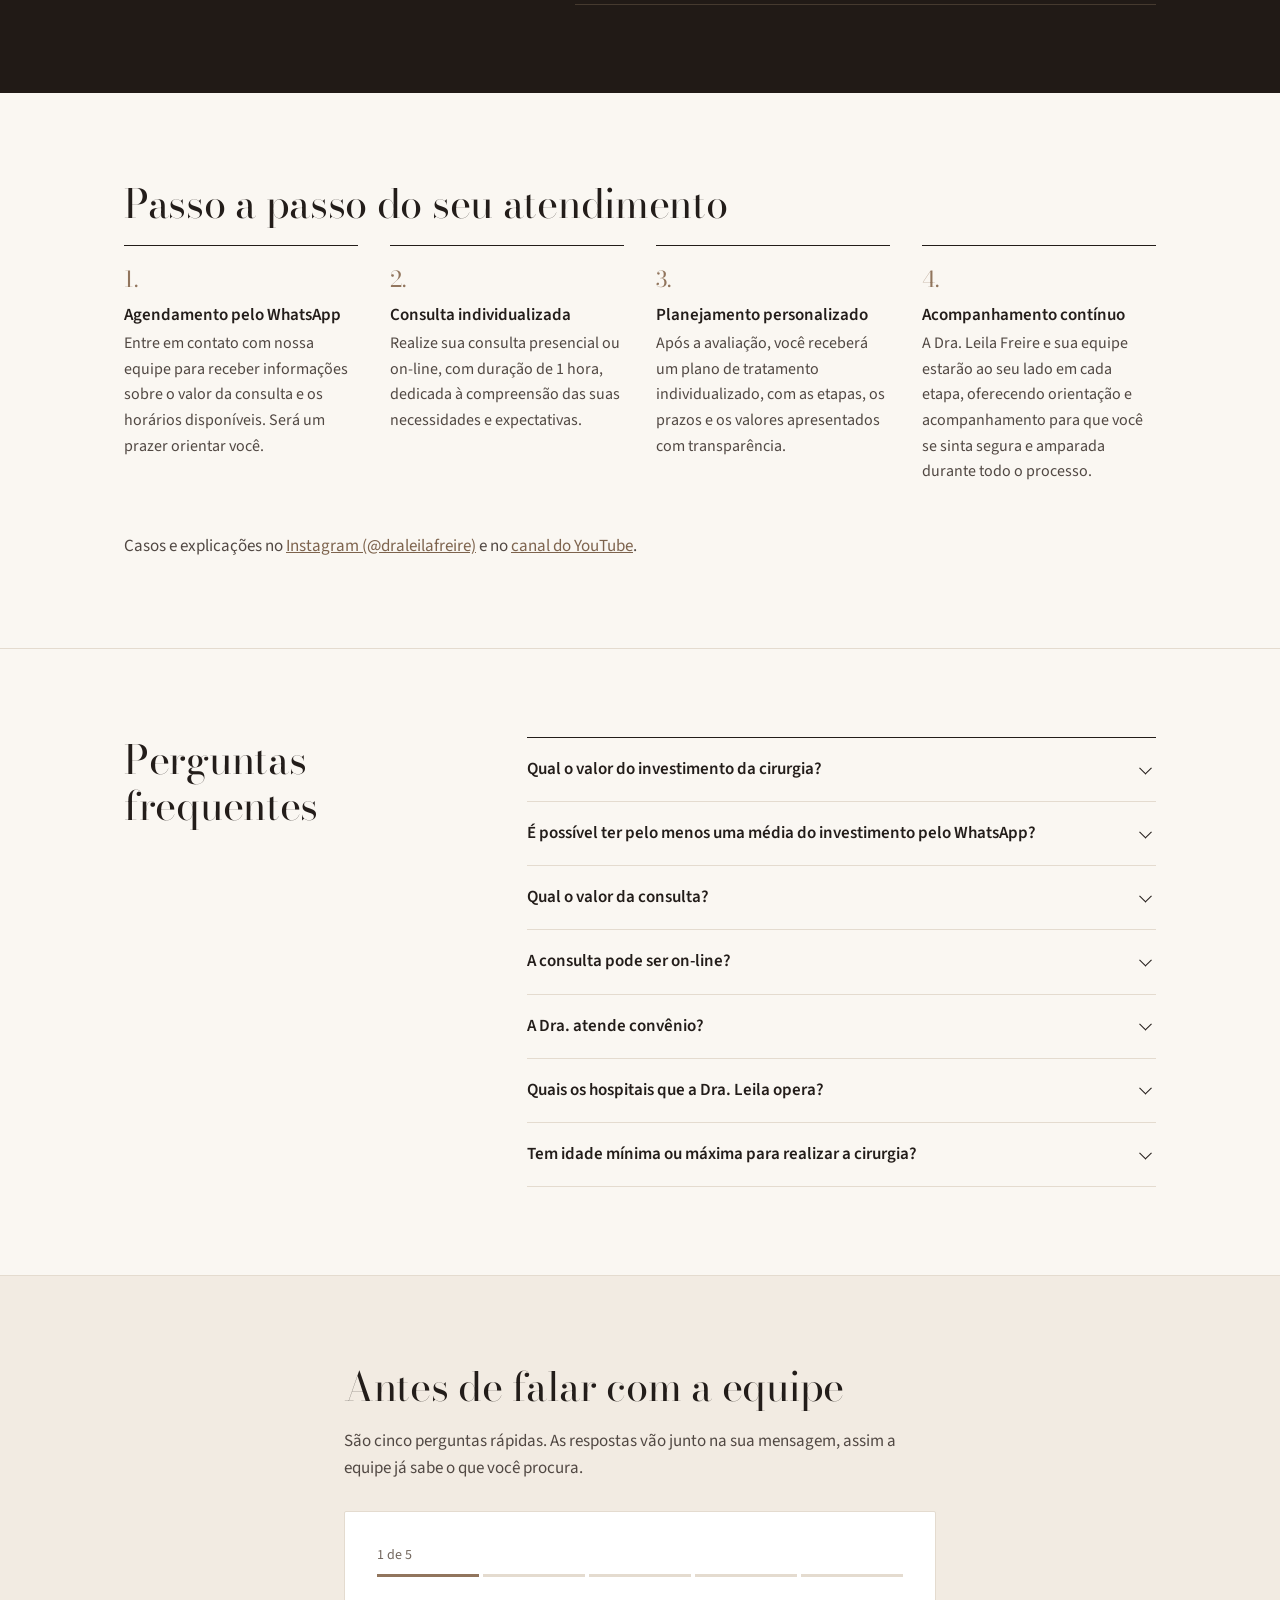
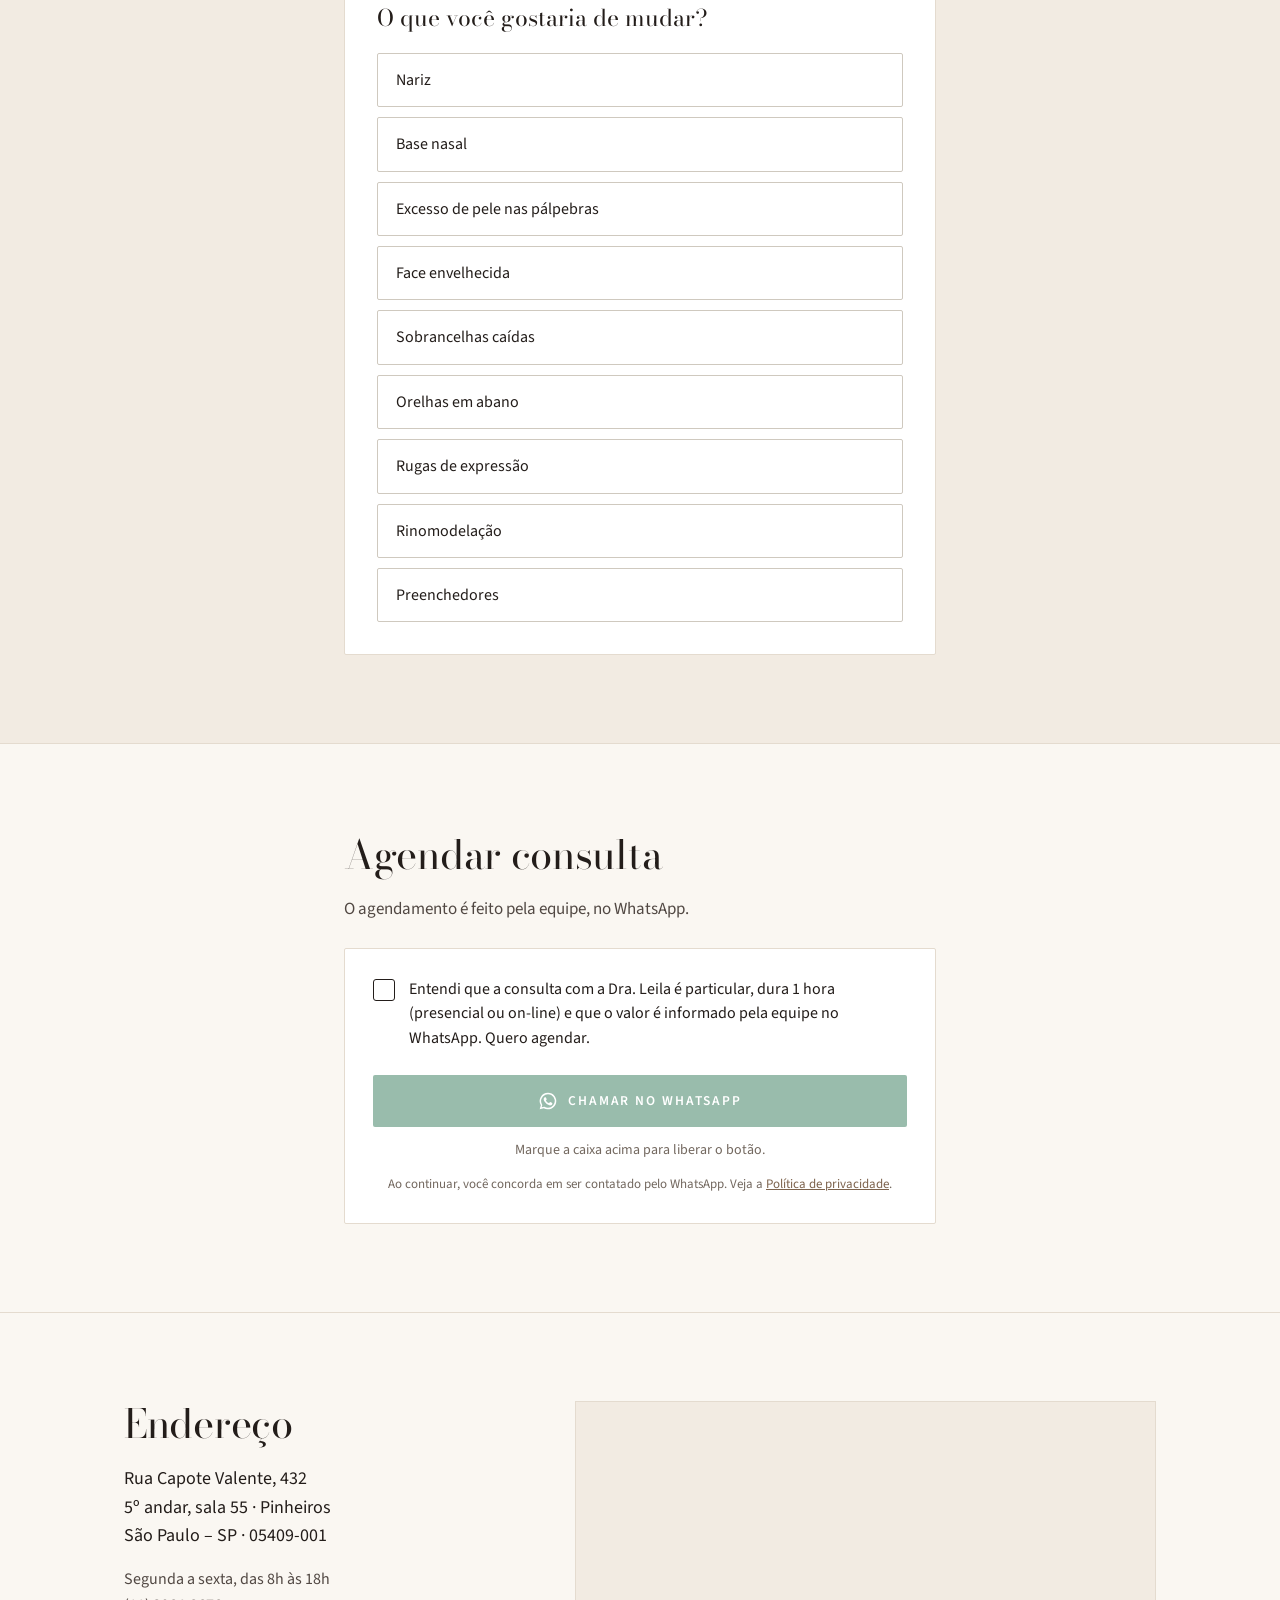
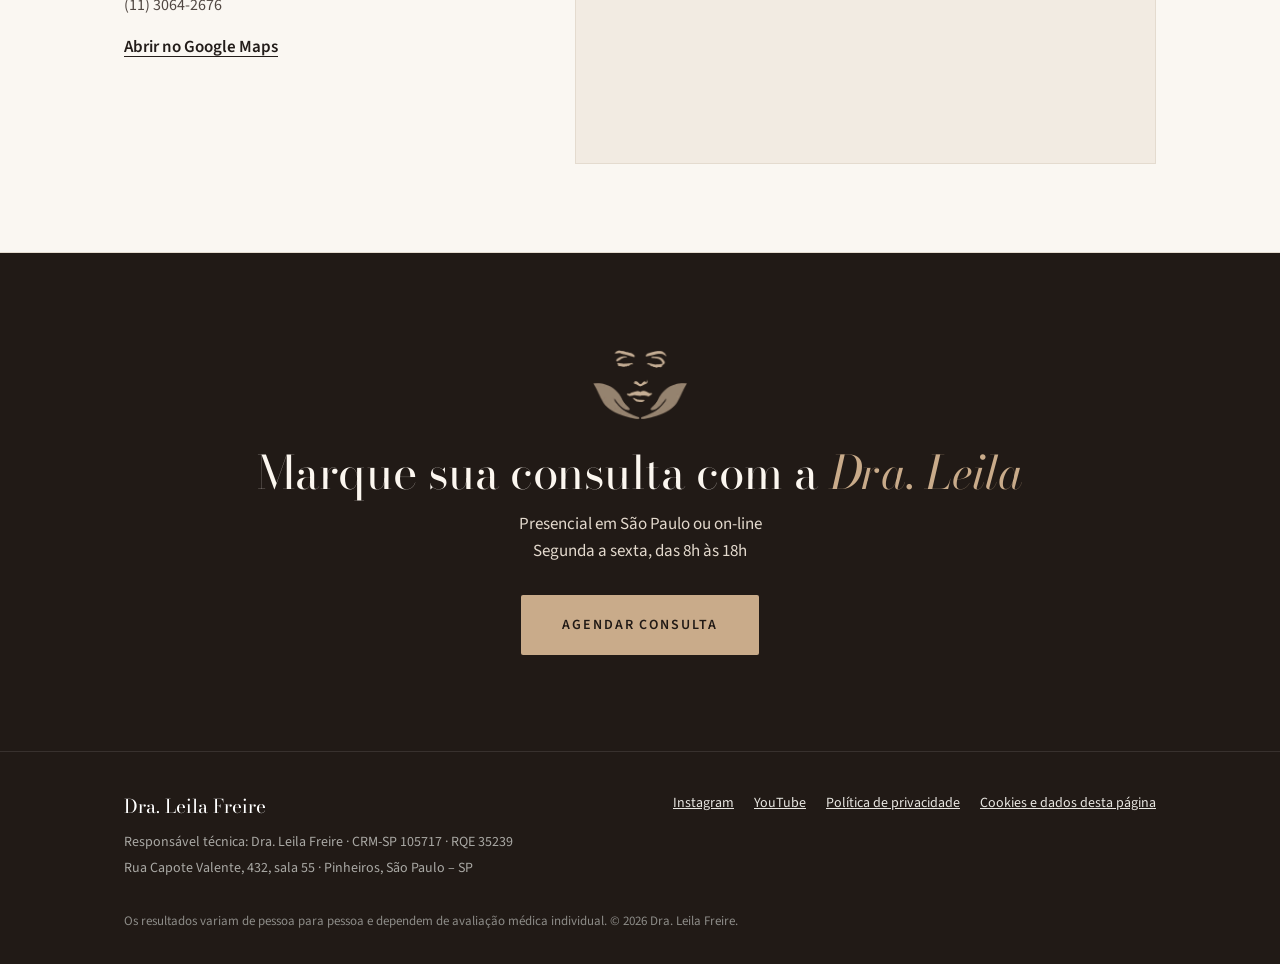
==== commit 77b75404: "FAQ: perguntas reescritas Co-Authored-By: Claude Opus 5.5 <noreply@anthropic.com> Claude-Session: ht" ====
--- a/index.html
+++ b/index.html
@@ -383,16 +383,16 @@
     <h2>Perguntas frequentes</h2>
     <div class="faq-list">
       <details class="faq-item">
-        <summary>Quanto custa uma cirurgia com a Dra. Leila?</summary>
+        <summary>Qual o valor do investimento da cirurgia?</summary>
         <p>Os valores referentes aos honorários médicos e aos custos hospitalares são informados após a consulta com a Dra. Leila.</p>
         <p>Durante a avaliação, a Dra. Leila realiza um exame detalhado e define o planejamento cirúrgico mais adequado para o seu caso. Como cada procedimento é individualizado, os valores podem variar de acordo com a complexidade da cirurgia e a estrutura hospitalar necessária.</p>
       </details>
       <details class="faq-item">
-        <summary>Dá para ter pelo menos uma média de valor pelo WhatsApp?</summary>
+        <summary>É possível ter pelo menos uma média do investimento pelo WhatsApp?</summary>
         <p>Sem uma avaliação individualizada, não seria possível informar um valor de cirurgia com precisão, pois cada caso exige um planejamento específico. Para evitar informações imprecisas, a equipe informa previamente apenas o valor da consulta, momento em que a Dra. Leila poderá avaliar suas necessidades e orientar sobre as possibilidades de tratamento.</p>
       </details>
       <details class="faq-item">
-        <summary>Quanto custa a consulta?</summary>
+        <summary>Qual o valor da consulta?</summary>
         <p>A consulta é particular e o valor é informado pela equipe no WhatsApp. Ela dura 1 hora e inclui avaliação completa da face, indicação das melhores opções de tratamento ou cirurgia e esclarecimento de todas as dúvidas.</p>
       </details>
       <details class="faq-item">
@@ -404,7 +404,7 @@
         <p>A consulta é realizada de forma particular. Para obter informações sobre cobertura do plano de saúde e possibilidade de reembolso, entre em contato com nossa equipe pelo WhatsApp. Teremos prazer em orientá-lo(a).</p>
       </details>
       <details class="faq-item">
-        <summary>Em quais hospitais a Dra. Leila opera?</summary>
+        <summary>Quais os hospitais que a Dra. Leila opera?</summary>
         <ul class="faq-hospitals">
           <li>Hospital Israelita Albert Einstein</li>
           <li>Hospital Alemão Oswaldo Cruz</li>
@@ -417,7 +417,7 @@
         </ul>
       </details>
       <details class="faq-item">
-        <summary>Tem idade mínima ou máxima?</summary>
+        <summary>Tem idade mínima ou máxima para realizar a cirurgia?</summary>
         <p>A Dra. Leila atende pacientes de diferentes faixas etárias. A indicação e o momento adequado para cada procedimento são definidos individualmente, após uma avaliação criteriosa durante a consulta.</p>
       </details>
     </div>
